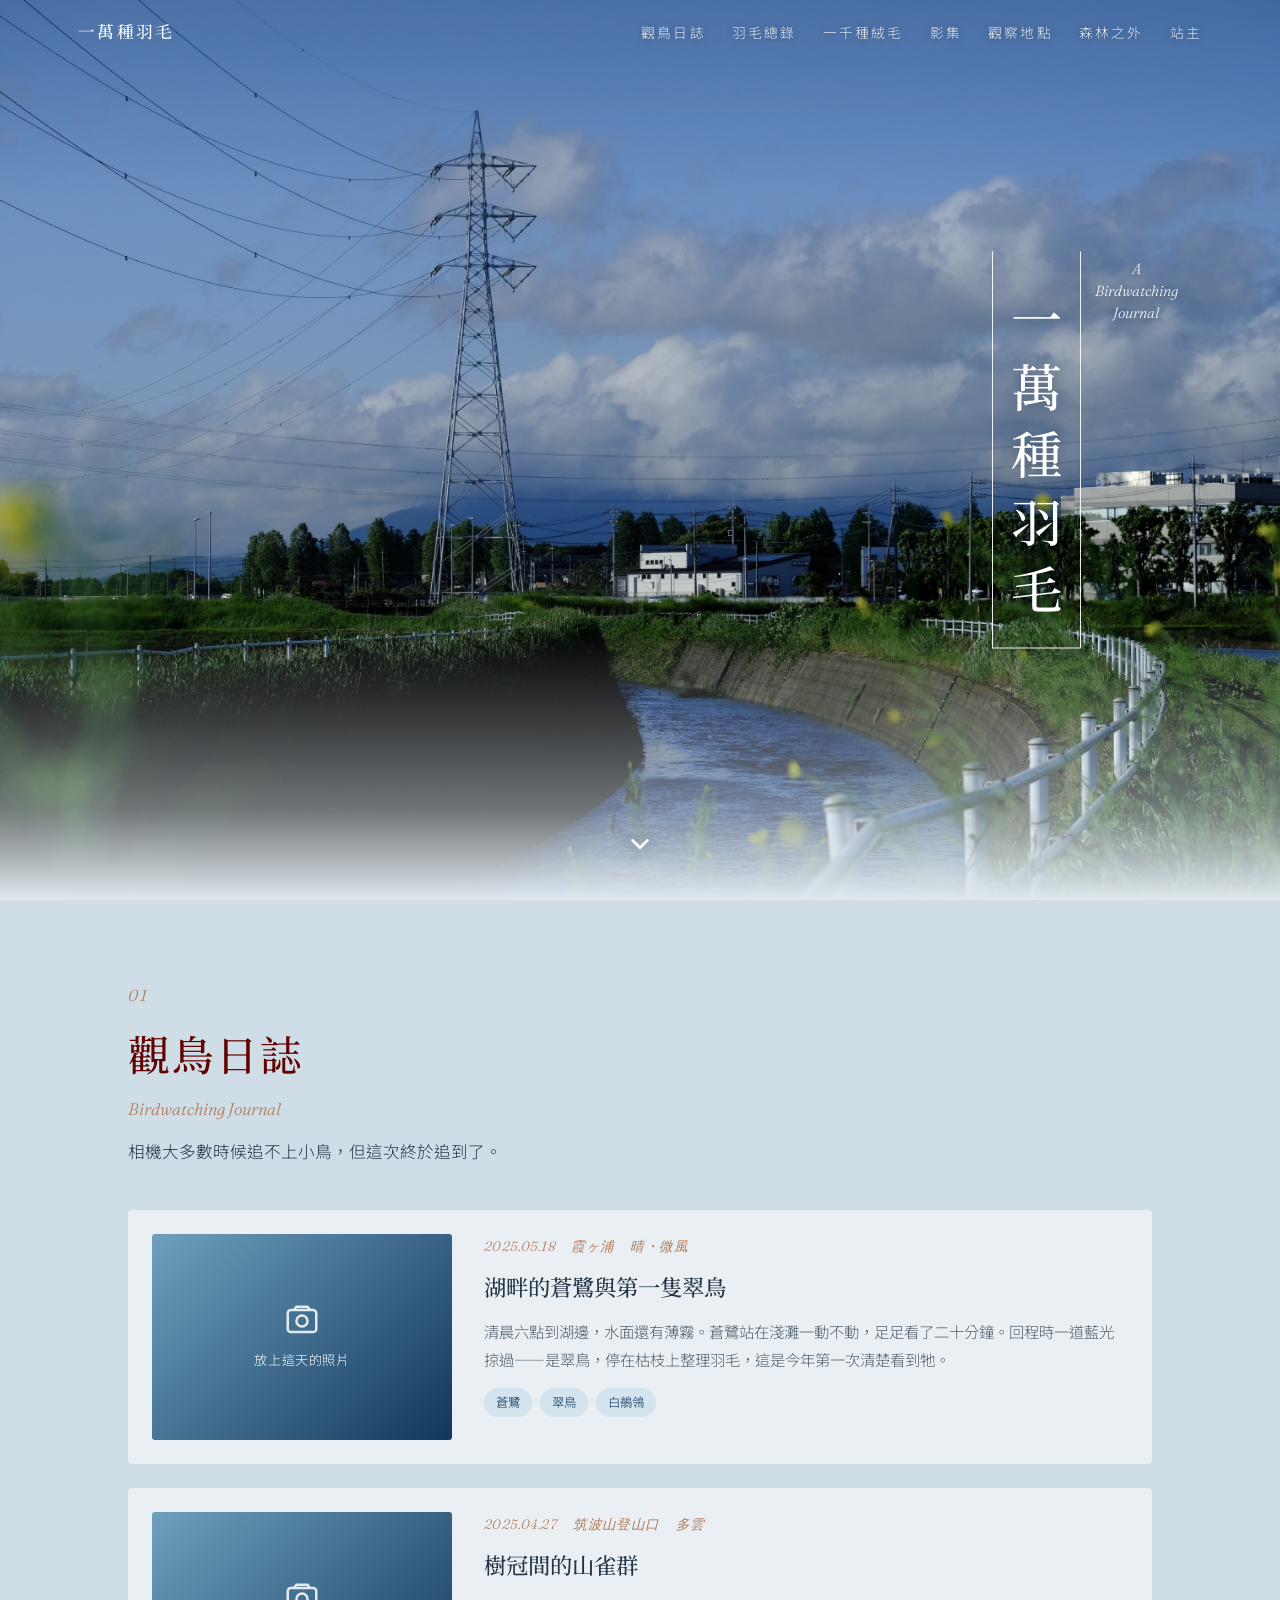
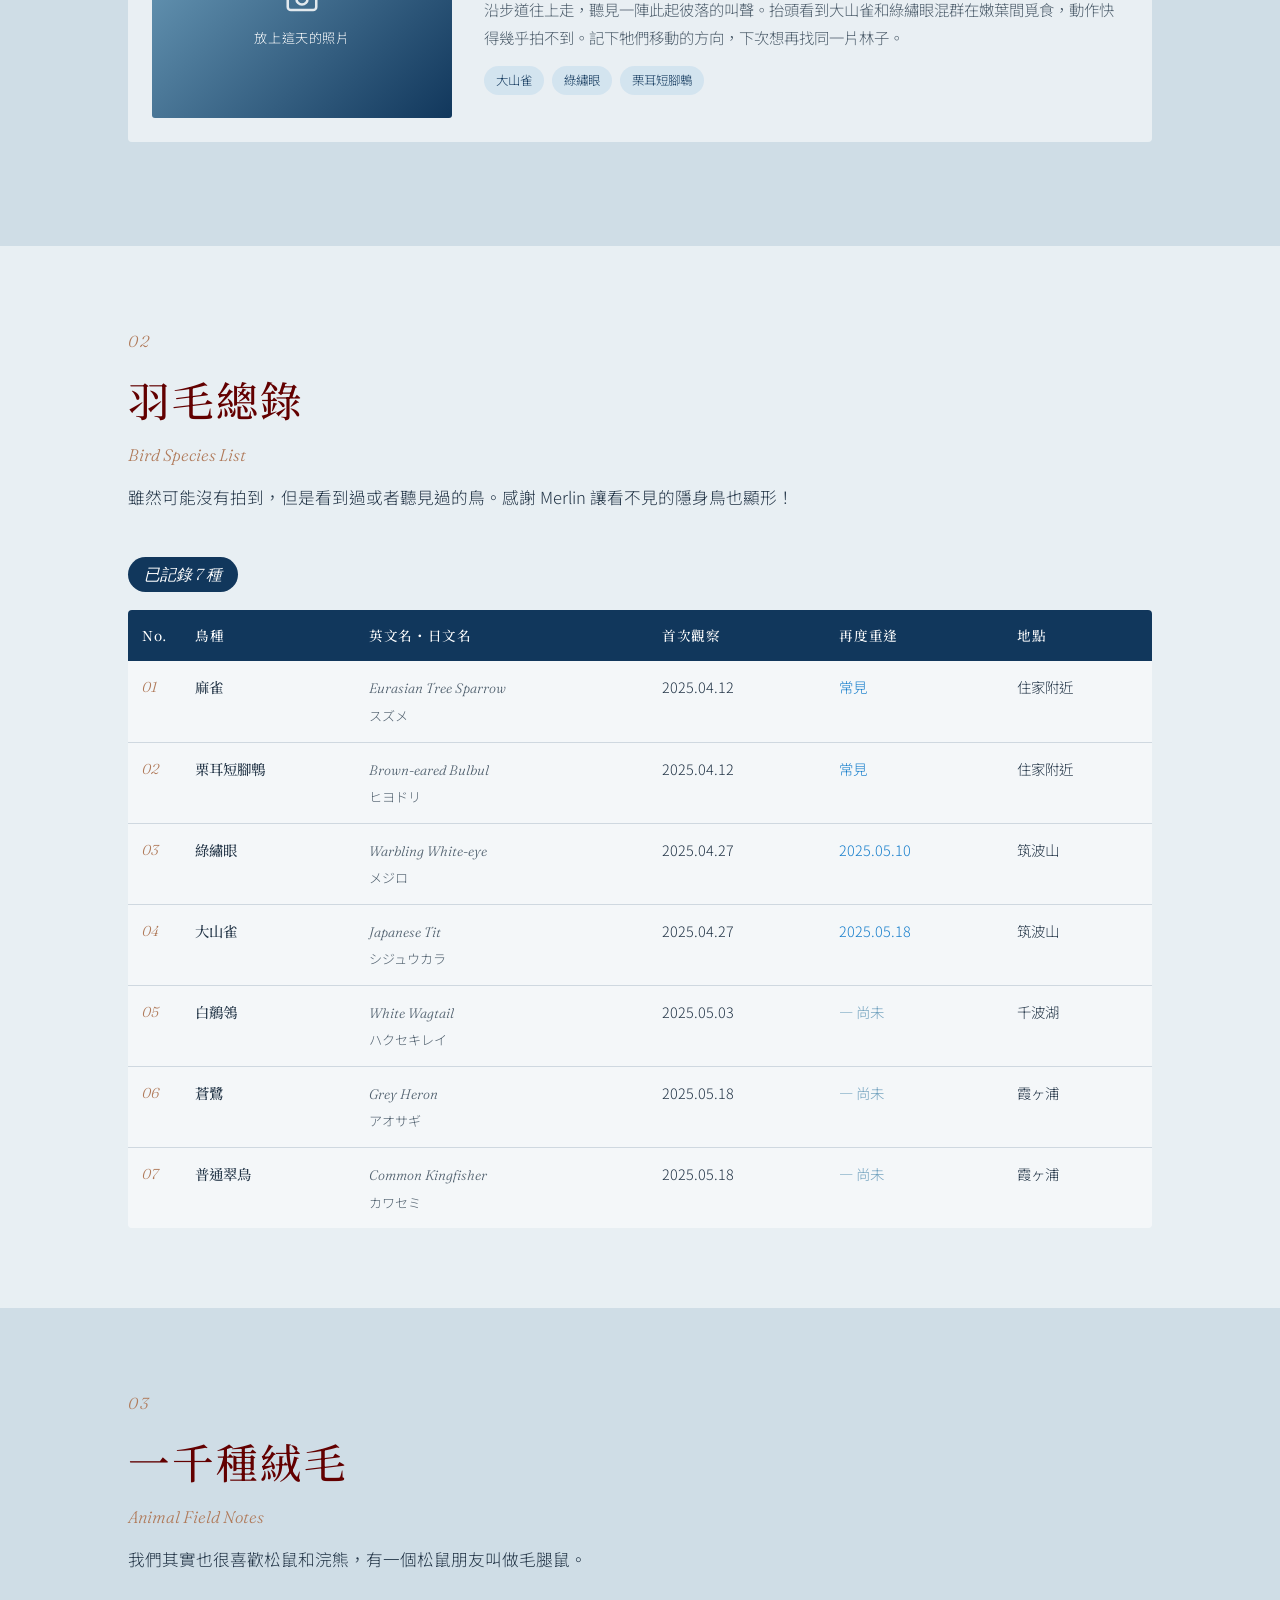
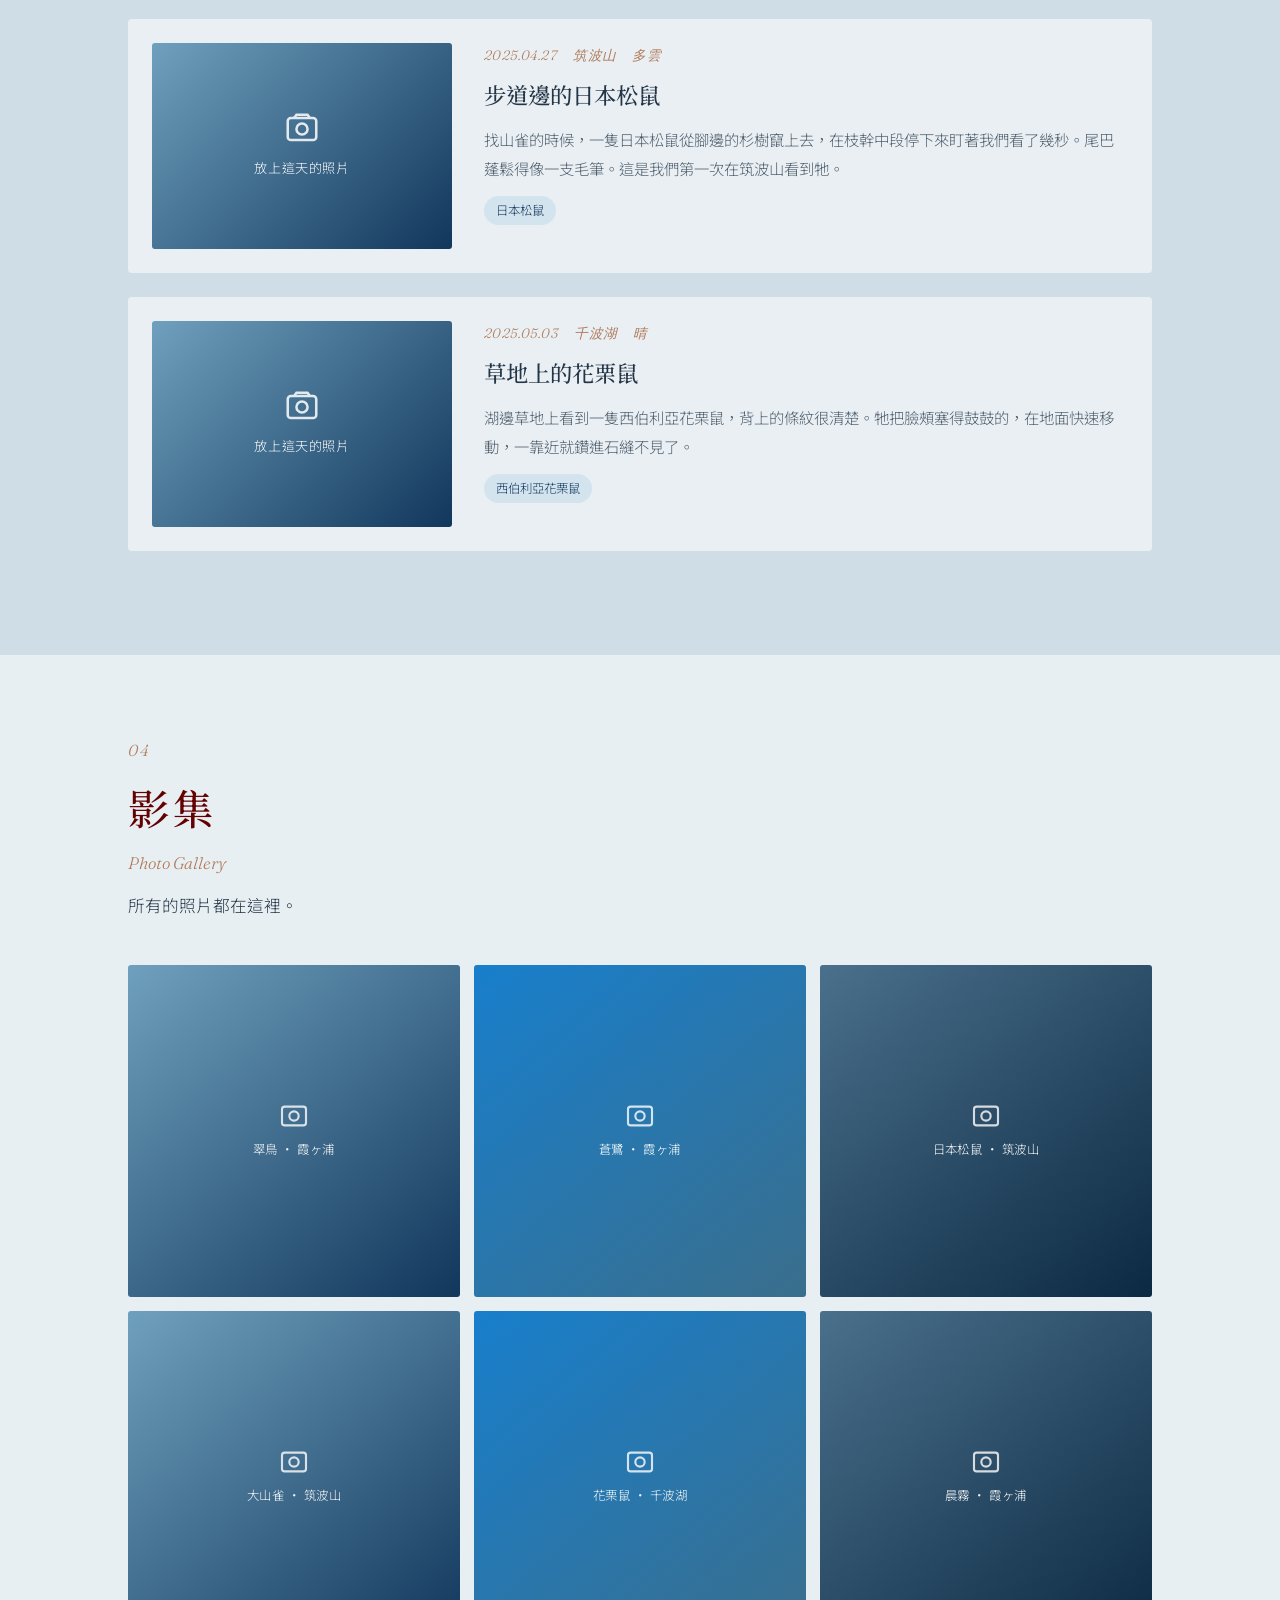
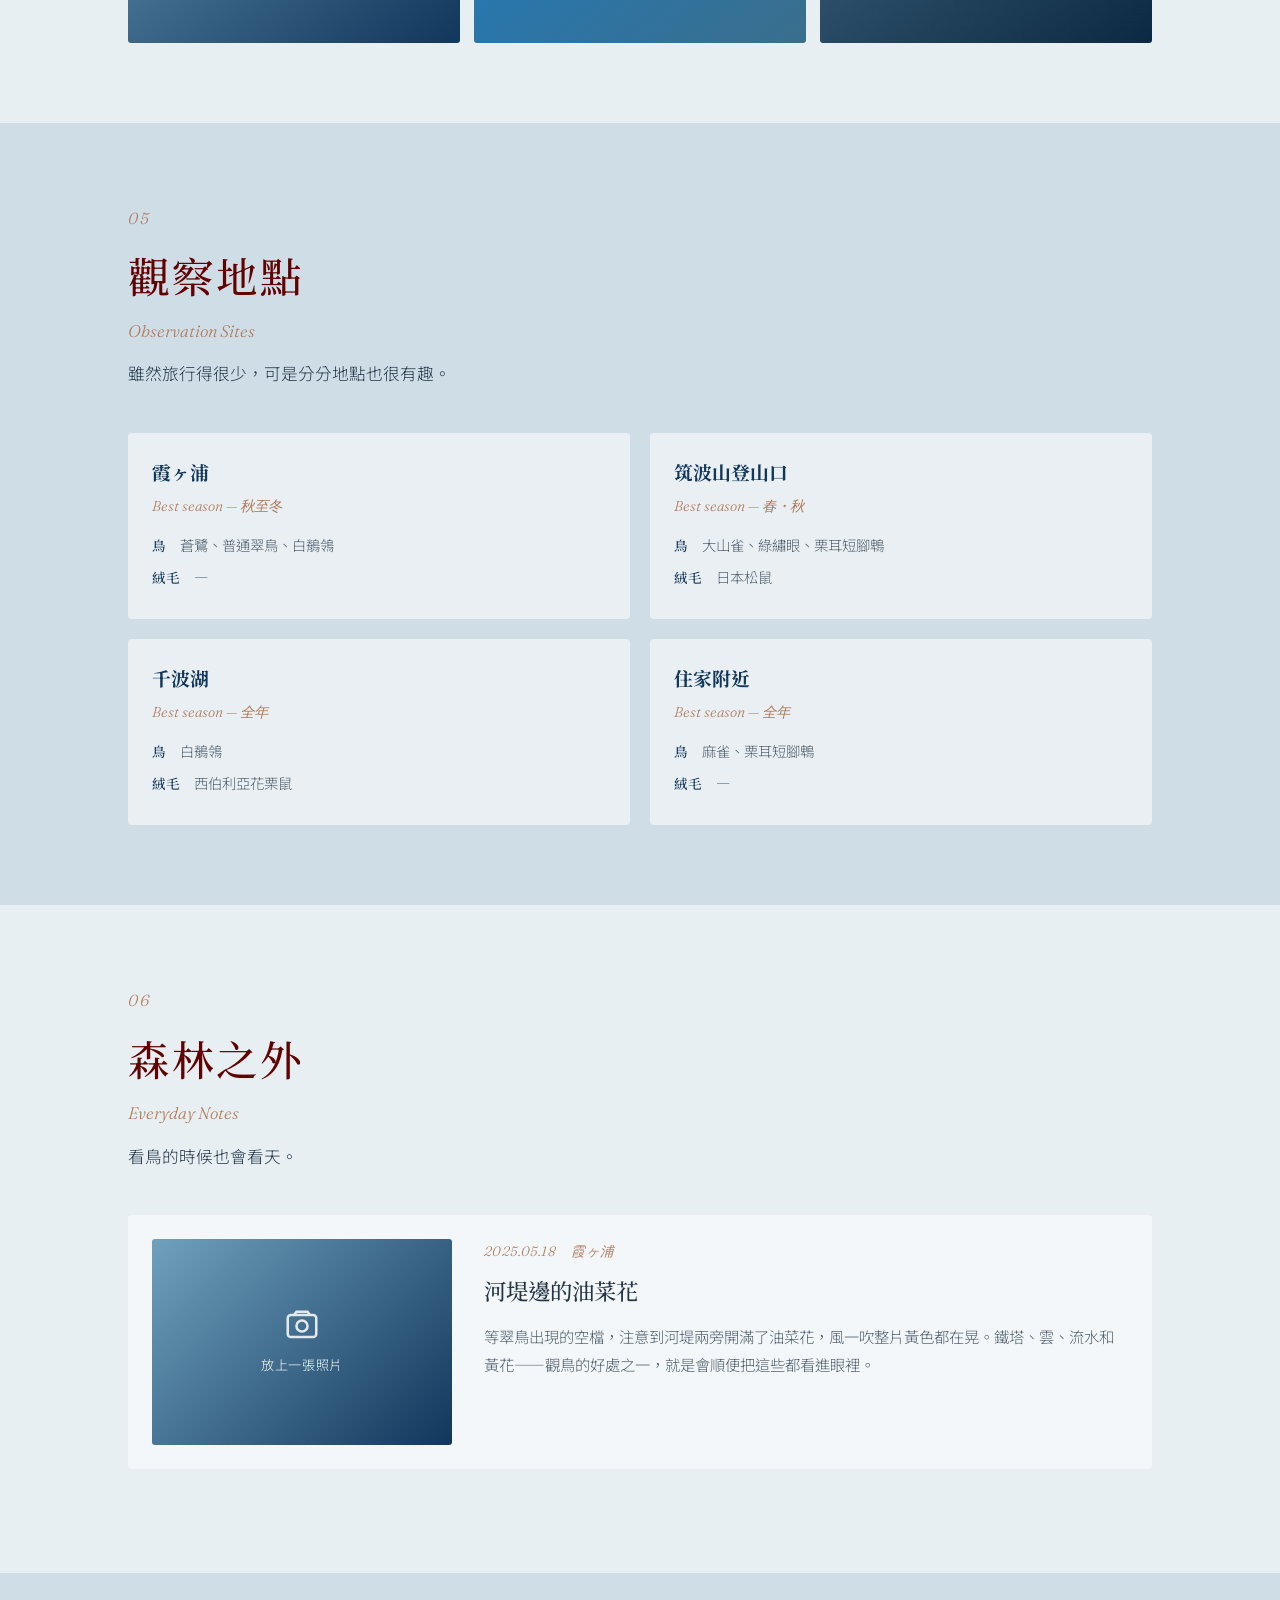
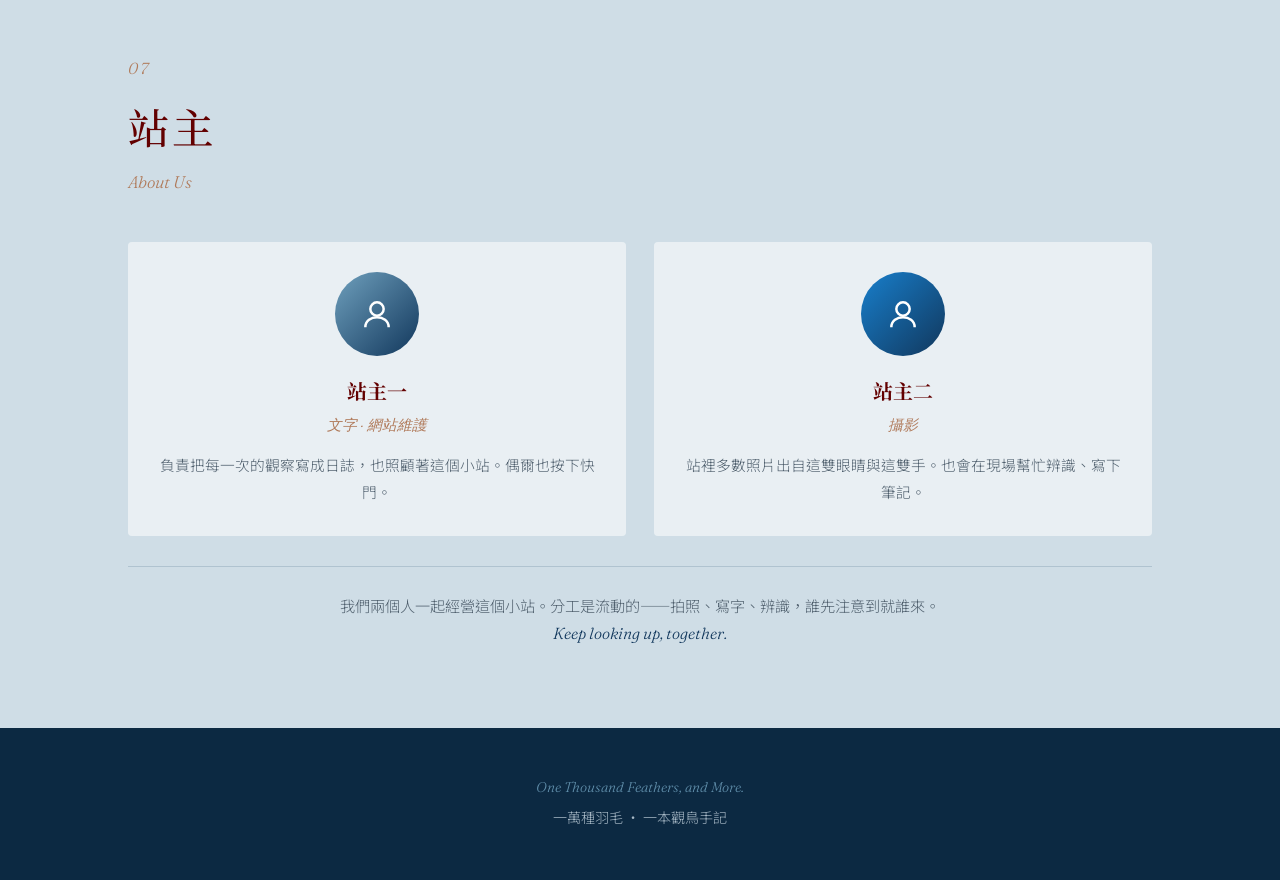
==== index.html @ 93ba4dcb "Add files via upload" ====
<!DOCTYPE html>
<html lang="zh-Hant">
<head>
<meta charset="UTF-8">
<meta name="viewport" content="width=device-width, initial-scale=1.0">
<!-- ▼ 網站標題：顯示在瀏覽器分頁上 -->
<title>一萬種羽毛 · 觀鳥手記</title>
<link rel="preconnect" href="https://fonts.googleapis.com">
<link rel="preconnect" href="https://fonts.gstatic.com" crossorigin>
<link href="https://fonts.googleapis.com/css2?family=Noto+Serif+TC:wght@300;400;500;600;700&family=Noto+Sans+TC:wght@200;300;400;500&family=Fraunces:ital,opsz,wght@0,9..144,400;0,9..144,500;1,9..144,400;1,9..144,500&display=swap" rel="stylesheet">
<style>
  /* ===================================================================
     「一萬種羽毛」觀鳥博客 — 藍色調版
     色系：深藍 #11375c / 霧藍 #6fa0bd / 鮮藍 #187fcc
     卡片：半透明白，疊在霧藍背景上
     暖色點綴：maroon 標題 #630000 / 暖棕英文 #b07a5a
     =================================================================== */
  :root{
    --navy:       #11375c;   /* 深藍 — 主結構色 */
    --navy-deep:  #0c2942;   /* 更深的藍 — 頁尾、導航 */
    --mist:       #6fa0bd;   /* 霧藍 — 輔助 */
    --bright:     #187fcc;   /* 鮮藍 — 強調、連結 */
    --bg:         #dfe8ee;   /* 頁面背景 — 淺霧藍灰 */
    --bg-soft:    #e8eff3;   /* 區塊交替用的更淺藍 */
    --bg-deep:    #cfdde6;   /* 區塊交替用的略深藍 */
    --card:       rgba(255,255,255,.55);  /* 半透明卡片 */
    --card-hi:    rgba(255,255,255,.78);  /* 卡片 hover */
    --ink:        #233547;   /* 主要文字 — 深藍灰 */
    --ink-soft:   #4f5f6d;   /* 次要文字 */
    --maroon:     #630000;   /* 每頁中文標題 */
    --warmbrown:  #b07a5a;   /* 英文小標題 — 暖棕點綴 */
    --hair:       rgba(17,55,92,.16);     /* 極細線 */
    --shadow:     rgba(17,55,92,.14);
  }
  *{box-sizing:border-box;margin:0;padding:0;}
  html{scroll-behavior:smooth;}
  body{
    font-family:"Noto Sans TC",-apple-system,sans-serif;
    font-weight:300;color:var(--ink);line-height:1.85;
    background:var(--bg);overflow-x:hidden;
  }
  h1,h2,h3,.serif{font-family:"Noto Serif TC",serif;}
  .latin{font-family:"Fraunces",serif;font-style:italic;}
  a{color:var(--bright);text-decoration:none;}
  .wrap{max-width:1080px;margin:0 auto;padding:0 28px;}

  /* ---------- 導覽列 ---------- */
  nav{
    position:fixed;top:0;left:0;right:0;z-index:60;
    transition:background .4s,box-shadow .4s;
  }
  nav.scrolled{
    background:rgba(12,41,66,.95);
    backdrop-filter:blur(8px);
    box-shadow:0 2px 18px rgba(12,41,66,.3);
  }
  .nav-inner{
    display:flex;align-items:center;justify-content:space-between;
    max-width:1180px;margin:0 auto;padding:16px 28px;
  }
  .brand{
    font-family:"Noto Serif TC",serif;font-weight:500;font-size:1.05rem;
    color:#fff;letter-spacing:.14em;display:flex;align-items:center;gap:10px;
    opacity:0;transition:opacity .4s;
  }
  nav.scrolled .brand{opacity:1;}
  .brand svg{width:24px;height:24px;}
  /* 菜單字體：纖細、字距開、靈動 */
  .nav-links{display:flex;gap:26px;list-style:none;}
  .nav-links a{
    color:#fff;font-size:.86rem;font-weight:200;letter-spacing:.16em;
    padding-bottom:4px;border-bottom:1px solid transparent;
    transition:.25s;text-shadow:0 1px 8px rgba(0,0,0,.4);
  }
  nav.scrolled .nav-links a{text-shadow:none;}
  .nav-links a:hover{border-color:var(--mist);color:var(--mist);}
  .menu-btn{
    display:none;background:none;border:none;cursor:pointer;
    font-size:1.6rem;color:#fff;text-shadow:0 1px 6px rgba(0,0,0,.5);
  }

  /* ---------- 滿屏封面 ---------- */
  header.cover{
    height:100vh;min-height:580px;position:relative;overflow:hidden;
  }
  .cover-img{
    position:absolute;inset:0;
    /* ▼▼▼ 換封面照片：把檔名換成你的圖片 ▼▼▼ */
    background-image:url('cover.jpg');
    /* contain 會完整顯示整張照片不裁切；cover 會鋪滿但裁切。
       這裡用 cover 鋪滿、並把焦點放中間，盡量保留河流與天空 */
    background-size:cover;background-position:center center;
  }
  /* 幾乎不壓暗 — 只在頂部與底部加極淡的藍，保留照片原本的藍天色調 */
  .cover-img::after{
    content:"";position:absolute;inset:0;
    background:
      linear-gradient(180deg,rgba(12,41,66,.22) 0%,rgba(12,41,66,0) 22%,
                      rgba(12,41,66,0) 70%,rgba(223,232,238,.5) 90%,var(--bg) 100%);
  }

  /* 封面標題：豎排，靠右側 */
  .cover-title{
    position:absolute;right:8%;top:50%;transform:translateY(-50%);
    z-index:3;display:flex;flex-direction:row;align-items:flex-start;gap:14px;
  }
  /* 半框：開口朝上 — 左、右、底三邊各一道細線，頂部開口 */
  .title-frame{
    border-left:1.5px solid rgba(255,255,255,.9);
    border-right:1.5px solid rgba(255,255,255,.9);
    border-bottom:1.5px solid rgba(255,255,255,.9);
    padding:32px 18px 26px;
  }
  /* 逐字堆疊的豎排標題 */
  .cover-title h1{
    display:flex;flex-direction:column;align-items:center;
    margin:0;font-weight:500;color:#fff;
  }
  .cover-title h1 span{
    display:block;
    font-size:clamp(2.2rem,4.4vw,3.2rem);
    line-height:1.32;letter-spacing:0;
    text-shadow:0 2px 16px rgba(12,41,66,.55);
  }
  /* 英文小標也逐字堆疊 */
  .cover-eyebrow{
    display:flex;flex-direction:column;align-items:center;
    margin:0;font-family:"Fraunces",serif;font-style:italic;
    color:#fff;opacity:.92;padding-top:6px;
  }
  .cover-eyebrow span{
    display:block;font-size:.92rem;line-height:1.5;
    text-shadow:0 2px 12px rgba(12,41,66,.6);
  }
  .scroll-cue{
    position:absolute;bottom:32px;left:50%;transform:translateX(-50%);
    z-index:3;cursor:pointer;animation:bob 2.4s ease-in-out infinite;
  }
  .scroll-cue svg{width:30px;height:30px;stroke:#fff;
    filter:drop-shadow(0 1px 8px rgba(12,41,66,.7));}
  @keyframes bob{0%,100%{transform:translateX(-50%) translateY(0);}
    50%{transform:translateX(-50%) translateY(9px);}}

  /* ---------- 區塊通用 ---------- */
  main{background:var(--bg);}
  section{padding:80px 0;}
  /* 區塊用交替的淺藍底做分隔，不靠框線 */
  section:nth-child(even){background:var(--bg-soft);}
  section:nth-child(odd){background:var(--bg-deep);}
  .sec-head{margin-bottom:44px;}
  .sec-num{
    font-family:"Fraunces",serif;font-style:italic;
    font-size:1rem;color:var(--warmbrown);letter-spacing:.14em;
  }
  .sec-head h2{
    font-size:clamp(1.9rem,3.8vw,2.6rem);font-weight:500;
    color:var(--maroon);margin-top:4px;letter-spacing:.05em;
  }
  .sec-head .en{
    font-family:"Fraunces",serif;font-style:italic;
    color:var(--warmbrown);font-size:1.05rem;margin-top:2px;
  }
  .sec-head .sub{color:var(--ink);font-size:1.04rem;margin-top:11px;}

  /* ---------- 日誌 ---------- */
  .entry{
    display:grid;grid-template-columns:300px 1fr;gap:32px;
    background:var(--card);border-radius:4px;
    padding:24px;margin-bottom:24px;
    transition:transform .3s,background .3s,box-shadow .3s;
  }
  .entry:hover{transform:translateY(-3px);background:var(--card-hi);
    box-shadow:0 14px 32px var(--shadow);}
  .entry .photo{
    border-radius:3px;min-height:206px;
    display:flex;align-items:center;justify-content:center;flex-direction:column;
    color:#fff;text-align:center;font-size:.82rem;letter-spacing:.05em;
    background:linear-gradient(135deg,var(--mist),var(--navy));
  }
  .entry .photo svg{width:38px;height:38px;opacity:.85;margin-bottom:8px;}
  .entry-meta{
    display:flex;gap:16px;flex-wrap:wrap;font-size:.85rem;color:var(--warmbrown);
    font-family:"Fraunces",serif;font-style:italic;
    letter-spacing:.03em;margin-bottom:6px;
  }
  .entry h3{font-size:1.4rem;font-weight:500;color:var(--ink);margin-bottom:10px;}
  .entry p{color:var(--ink-soft);font-size:.96rem;margin-bottom:14px;}
  .tags{display:flex;gap:8px;flex-wrap:wrap;}
  .tag{
    font-size:.78rem;background:rgba(24,127,204,.1);color:var(--navy);
    padding:3px 12px;border-radius:20px;
  }

  /* ---------- 清單表格 ---------- */
  .count-badge{
    display:inline-block;background:var(--navy);color:#fff;
    font-family:"Fraunces",serif;font-style:italic;
    padding:3px 16px;border-radius:20px;font-size:1rem;margin-bottom:18px;
  }
  .list-table{
    width:100%;border-collapse:collapse;
    background:var(--card);border-radius:4px;overflow:hidden;
  }
  .list-table th{
    text-align:left;font-family:"Noto Serif TC",serif;font-weight:500;
    font-size:.85rem;color:#fff;background:var(--navy);
    padding:13px 14px;letter-spacing:.05em;
  }
  .list-table td{
    padding:13px 14px;border-bottom:1px solid var(--hair);
    font-size:.9rem;vertical-align:top;
  }
  .list-table tr:last-child td{border-bottom:none;}
  .list-table tr:hover td{background:rgba(255,255,255,.4);}
  .sp-name{font-family:"Noto Serif TC",serif;font-weight:500;color:var(--ink);}
  .sp-alt{font-family:"Fraunces",serif;font-style:italic;
    color:var(--ink-soft);font-size:.86rem;}
  .sp-jp{color:var(--ink-soft);font-size:.82rem;}
  .sp-no{font-family:"Fraunces",serif;font-style:italic;color:var(--warmbrown);}
  .reunion{color:var(--bright);}
  .reunion.none{color:var(--mist);}

  /* ---------- 影集 ---------- */
  .gallery{display:grid;grid-template-columns:repeat(3,1fr);gap:14px;}
  .photo-frame{
    aspect-ratio:1/1;border-radius:3px;position:relative;overflow:hidden;
    display:flex;align-items:center;justify-content:center;flex-direction:column;
    color:#fff;text-align:center;font-size:.78rem;letter-spacing:.04em;
    transition:transform .3s;cursor:pointer;
  }
  .photo-frame:hover{transform:scale(1.03);}
  .photo-frame svg{width:32px;height:32px;opacity:.8;margin-bottom:6px;}
  .photo-frame:nth-child(3n+1){background:linear-gradient(140deg,var(--mist),var(--navy));}
  .photo-frame:nth-child(3n+2){background:linear-gradient(140deg,var(--bright),#3a6e8c);}
  .photo-frame:nth-child(3n+3){background:linear-gradient(140deg,#4a708c,var(--navy-deep));}

  /* ---------- 觀察地點 ---------- */
  .places{display:grid;grid-template-columns:repeat(2,1fr);gap:20px;}
  .place{
    background:var(--card);border-radius:4px;padding:22px 24px;
    transition:transform .3s,background .3s,box-shadow .3s;
  }
  .place:hover{transform:translateY(-3px);background:var(--card-hi);
    box-shadow:0 12px 26px var(--shadow);}
  .place h3{font-size:1.18rem;color:var(--navy);margin-bottom:3px;}
  .place .season{
    font-family:"Fraunces",serif;font-style:italic;
    color:var(--warmbrown);font-size:.9rem;margin-bottom:12px;
  }
  .place .seen{font-size:.9rem;color:var(--ink-soft);margin-bottom:6px;}
  .place .seen b{font-family:"Noto Serif TC",serif;font-weight:500;
    color:var(--navy);font-size:.85rem;}

  /* ---------- 站主 ---------- */
  .keepers{display:grid;grid-template-columns:1fr 1fr;gap:28px;margin-bottom:30px;}
  .keeper{
    background:var(--card);border-radius:4px;
    padding:30px 26px;text-align:center;
    transition:background .3s;
  }
  .keeper:hover{background:var(--card-hi);}
  .keeper .avatar{
    width:84px;height:84px;border-radius:50%;margin:0 auto 16px;
    display:flex;align-items:center;justify-content:center;
  }
  .keeper:nth-child(1) .avatar{background:linear-gradient(135deg,var(--mist),var(--navy));}
  .keeper:nth-child(2) .avatar{background:linear-gradient(135deg,var(--bright),var(--navy));}
  .keeper .avatar svg{width:40px;height:40px;stroke:#fff;}
  .keeper h3{font-size:1.25rem;color:var(--maroon);margin-bottom:3px;}
  .keeper .role{
    font-family:"Fraunces",serif;font-style:italic;
    color:var(--warmbrown);font-size:.92rem;margin-bottom:12px;
  }
  .keeper p{font-size:.92rem;color:var(--ink-soft);}
  /* 結語：純文字 + 一條細線，不再用深色橫幅 */
  .about-note{
    text-align:center;font-size:.95rem;color:var(--ink-soft);
    padding-top:24px;border-top:1px solid var(--hair);
  }
  .about-note .latin{color:var(--navy);font-size:1rem;}

  /* ---------- 頁尾 ---------- */
  footer{
    background:var(--navy-deep);color:#c5d4df;text-align:center;padding:46px 28px;
  }
  footer p{font-size:.88rem;opacity:.85;margin-bottom:4px;}
  footer .latin{color:var(--mist);}

  /* ---------- 載入動畫 ---------- */
  .reveal{opacity:0;transform:translateY(24px);
    transition:opacity .7s ease,transform .7s ease;}
  .reveal.show{opacity:1;transform:none;}

  /* ---------- 手機版 ---------- */
  @media(max-width:760px){
    .menu-btn{display:block;}
    .nav-links{
      position:absolute;top:100%;left:0;right:0;
      flex-direction:column;gap:0;
      background:rgba(12,41,66,.97);
      max-height:0;overflow:hidden;transition:max-height .35s;
    }
    .nav-links.open{max-height:440px;}
    .nav-links li{border-top:1px solid rgba(255,255,255,.1);}
    .nav-links a{display:block;padding:14px 28px;border:none;text-shadow:none;}
    .cover-title{right:9%;}
    .entry{grid-template-columns:1fr;}
    .entry .photo{min-height:170px;}
    .gallery{grid-template-columns:repeat(2,1fr);}
    .places{grid-template-columns:1fr;}
    .keepers{grid-template-columns:1fr;}
    .list-table{font-size:.82rem;}
    .list-table th,.list-table td{padding:9px 8px;}
  }
</style>
</head>
<body>

<!-- ===================== 導覽列 ===================== -->
<nav id="nav">
  <div class="nav-inner">
    <div class="brand">
      <span>一萬種羽毛</span>
    </div>
    <button class="menu-btn" id="menuBtn" aria-label="選單">☰</button>
    <ul class="nav-links" id="navLinks">
      <li><a href="#journal">觀鳥日誌</a></li>
      <li><a href="#birdlist">羽毛總錄</a></li>
      <li><a href="#furlog">一千種絨毛</a></li>
      <li><a href="#gallery">影集</a></li>
      <li><a href="#places">觀察地點</a></li>
      <li><a href="#beyond">森林之外</a></li>
      <li><a href="#about">站主</a></li>
    </ul>
  </div>
</nav>

<!-- ===================== 滿屏封面 ===================== -->
<header class="cover">
  <div class="cover-img"></div>

  <!-- 標題：豎排靠右，半框開口朝上 -->
  <div class="cover-title">
    <div class="title-frame">
      <h1><span>一</span><span>萬</span><span>種</span><span>羽</span><span>毛</span></h1>
    </div>
    <p class="cover-eyebrow">
      <span>A</span><span>Birdwatching</span><span>Journal</span>
    </p>
  </div>

  <div class="scroll-cue" id="scrollCue">
    <svg viewBox="0 0 24 24" fill="none" stroke-width="2" stroke-linecap="round" stroke-linejoin="round"><path d="M6 9l6 6 6-6"/></svg>
  </div>
</header>

<main>

<!-- ===================== 01 觀鳥日誌 ===================== -->
<section id="journal">
  <div class="wrap reveal">
    <div class="sec-head">
      <span class="sec-num">01</span>
      <h2>觀鳥日誌</h2>
      <p class="en">Birdwatching Journal</p>
      <p class="sub">相機大多數時候追不上小鳥，但這次終於追到了。</p>
    </div>

    <!-- ▼▼▼ 一篇日誌模板：複製整個 <article>…</article> 即可新增 ▼▼▼ -->
    <article class="entry">
      <div class="photo">
        <svg viewBox="0 0 24 24" fill="none" stroke="currentColor" stroke-width="1.6"><rect x="3" y="5" width="18" height="14" rx="2"/><circle cx="12" cy="12" r="3.5"/><path d="M7 5l1.5-2h7L17 5"/></svg>
        放上這天的照片
      </div>
      <div>
        <div class="entry-meta">
          <span>2025.05.18</span><span>霞ヶ浦</span><span>晴・微風</span>
        </div>
        <h3>湖畔的蒼鷺與第一隻翠鳥</h3>
        <p>清晨六點到湖邊，水面還有薄霧。蒼鷺站在淺灘一動不動，足足看了二十分鐘。回程時一道藍光掠過——是翠鳥，停在枯枝上整理羽毛，這是今年第一次清楚看到牠。</p>
        <div class="tags">
          <span class="tag">蒼鷺</span><span class="tag">翠鳥</span><span class="tag">白鶺鴒</span>
        </div>
      </div>
    </article>
    <!-- ▲▲▲ 模板結束 ▲▲▲ -->

    <article class="entry">
      <div class="photo">
        <svg viewBox="0 0 24 24" fill="none" stroke="currentColor" stroke-width="1.6"><rect x="3" y="5" width="18" height="14" rx="2"/><circle cx="12" cy="12" r="3.5"/><path d="M7 5l1.5-2h7L17 5"/></svg>
        放上這天的照片
      </div>
      <div>
        <div class="entry-meta">
          <span>2025.04.27</span><span>筑波山登山口</span><span>多雲</span>
        </div>
        <h3>樹冠間的山雀群</h3>
        <p>沿步道往上走，聽見一陣此起彼落的叫聲。抬頭看到大山雀和綠繡眼混群在嫩葉間覓食，動作快得幾乎拍不到。記下牠們移動的方向，下次想再找同一片林子。</p>
        <div class="tags">
          <span class="tag">大山雀</span><span class="tag">綠繡眼</span><span class="tag">栗耳短腳鵯</span>
        </div>
      </div>
    </article>
  </div>
</section>

<!-- ===================== 02 羽毛總錄 ===================== -->
<section id="birdlist">
  <div class="wrap reveal">
    <div class="sec-head">
      <span class="sec-num">02</span>
      <h2>羽毛總錄</h2>
      <p class="en">Bird Species List</p>
      <p class="sub">雖然可能沒有拍到，但是看到過或者聽見過的鳥。感謝 Merlin 讓看不見的隱身鳥也顯形！</p>
    </div>
    <span class="count-badge">已記錄 7 種</span>
    <table class="list-table">
      <thead>
        <tr>
          <th style="width:42px;">No.</th>
          <th>鳥種</th>
          <th>英文名・日文名</th>
          <th>首次觀察</th>
          <th>再度重逢</th>
          <th>地點</th>
        </tr>
      </thead>
      <tbody>
        <!-- ▼ 複製一整列 <tr>…</tr> 即可新增一種鳥 -->
        <tr>
          <td class="sp-no">01</td>
          <td class="sp-name">麻雀</td>
          <td><span class="sp-alt">Eurasian Tree Sparrow</span><br><span class="sp-jp">スズメ</span></td>
          <td>2025.04.12</td>
          <td class="reunion">常見</td>
          <td>住家附近</td>
        </tr>
        <tr>
          <td class="sp-no">02</td>
          <td class="sp-name">栗耳短腳鵯</td>
          <td><span class="sp-alt">Brown-eared Bulbul</span><br><span class="sp-jp">ヒヨドリ</span></td>
          <td>2025.04.12</td>
          <td class="reunion">常見</td>
          <td>住家附近</td>
        </tr>
        <tr>
          <td class="sp-no">03</td>
          <td class="sp-name">綠繡眼</td>
          <td><span class="sp-alt">Warbling White-eye</span><br><span class="sp-jp">メジロ</span></td>
          <td>2025.04.27</td>
          <td class="reunion">2025.05.10</td>
          <td>筑波山</td>
        </tr>
        <tr>
          <td class="sp-no">04</td>
          <td class="sp-name">大山雀</td>
          <td><span class="sp-alt">Japanese Tit</span><br><span class="sp-jp">シジュウカラ</span></td>
          <td>2025.04.27</td>
          <td class="reunion">2025.05.18</td>
          <td>筑波山</td>
        </tr>
        <tr>
          <td class="sp-no">05</td>
          <td class="sp-name">白鶺鴒</td>
          <td><span class="sp-alt">White Wagtail</span><br><span class="sp-jp">ハクセキレイ</span></td>
          <td>2025.05.03</td>
          <td class="reunion none">— 尚未</td>
          <td>千波湖</td>
        </tr>
        <tr>
          <td class="sp-no">06</td>
          <td class="sp-name">蒼鷺</td>
          <td><span class="sp-alt">Grey Heron</span><br><span class="sp-jp">アオサギ</span></td>
          <td>2025.05.18</td>
          <td class="reunion none">— 尚未</td>
          <td>霞ヶ浦</td>
        </tr>
        <tr>
          <td class="sp-no">07</td>
          <td class="sp-name">普通翠鳥</td>
          <td><span class="sp-alt">Common Kingfisher</span><br><span class="sp-jp">カワセミ</span></td>
          <td>2025.05.18</td>
          <td class="reunion none">— 尚未</td>
          <td>霞ヶ浦</td>
        </tr>
      </tbody>
    </table>
  </div>
</section>

<!-- ===================== 03 一千種絨毛 ===================== -->
<section id="furlog">
  <div class="wrap reveal">
    <div class="sec-head">
      <span class="sec-num">03</span>
      <h2>一千種絨毛</h2>
      <p class="en">Animal Field Notes</p>
      <p class="sub">我們其實也很喜歡松鼠和浣熊，有一個松鼠朋友叫做毛腿鼠。</p>
    </div>

    <article class="entry">
      <div class="photo">
        <svg viewBox="0 0 24 24" fill="none" stroke="currentColor" stroke-width="1.6"><rect x="3" y="5" width="18" height="14" rx="2"/><circle cx="12" cy="12" r="3.5"/><path d="M7 5l1.5-2h7L17 5"/></svg>
        放上這天的照片
      </div>
      <div>
        <div class="entry-meta">
          <span>2025.04.27</span><span>筑波山</span><span>多雲</span>
        </div>
        <h3>步道邊的日本松鼠</h3>
        <p>找山雀的時候，一隻日本松鼠從腳邊的杉樹竄上去，在枝幹中段停下來盯著我們看了幾秒。尾巴蓬鬆得像一支毛筆。這是我們第一次在筑波山看到牠。</p>
        <div class="tags">
          <span class="tag">日本松鼠</span>
        </div>
      </div>
    </article>

    <article class="entry">
      <div class="photo">
        <svg viewBox="0 0 24 24" fill="none" stroke="currentColor" stroke-width="1.6"><rect x="3" y="5" width="18" height="14" rx="2"/><circle cx="12" cy="12" r="3.5"/><path d="M7 5l1.5-2h7L17 5"/></svg>
        放上這天的照片
      </div>
      <div>
        <div class="entry-meta">
          <span>2025.05.03</span><span>千波湖</span><span>晴</span>
        </div>
        <h3>草地上的花栗鼠</h3>
        <p>湖邊草地上看到一隻西伯利亞花栗鼠，背上的條紋很清楚。牠把臉頰塞得鼓鼓的，在地面快速移動，一靠近就鑽進石縫不見了。</p>
        <div class="tags">
          <span class="tag">西伯利亞花栗鼠</span>
        </div>
      </div>
    </article>
  </div>
</section>

<!-- ===================== 04 影集 ===================== -->
<section id="gallery">
  <div class="wrap reveal">
    <div class="sec-head">
      <span class="sec-num">04</span>
      <h2>影集</h2>
      <p class="en">Photo Gallery</p>
      <p class="sub">所有的照片都在這裡。</p>
    </div>
    <div class="gallery">
      <!-- ▼ 每個 <div class="photo-frame"> 是一張照片，複製即可新增 -->
      <div class="photo-frame"><svg viewBox="0 0 24 24" fill="none" stroke="currentColor" stroke-width="1.6"><rect x="3" y="5" width="18" height="14" rx="2"/><circle cx="12" cy="12" r="3.5"/></svg>翠鳥 · 霞ヶ浦</div>
      <div class="photo-frame"><svg viewBox="0 0 24 24" fill="none" stroke="currentColor" stroke-width="1.6"><rect x="3" y="5" width="18" height="14" rx="2"/><circle cx="12" cy="12" r="3.5"/></svg>蒼鷺 · 霞ヶ浦</div>
      <div class="photo-frame"><svg viewBox="0 0 24 24" fill="none" stroke="currentColor" stroke-width="1.6"><rect x="3" y="5" width="18" height="14" rx="2"/><circle cx="12" cy="12" r="3.5"/></svg>日本松鼠 · 筑波山</div>
      <div class="photo-frame"><svg viewBox="0 0 24 24" fill="none" stroke="currentColor" stroke-width="1.6"><rect x="3" y="5" width="18" height="14" rx="2"/><circle cx="12" cy="12" r="3.5"/></svg>大山雀 · 筑波山</div>
      <div class="photo-frame"><svg viewBox="0 0 24 24" fill="none" stroke="currentColor" stroke-width="1.6"><rect x="3" y="5" width="18" height="14" rx="2"/><circle cx="12" cy="12" r="3.5"/></svg>花栗鼠 · 千波湖</div>
      <div class="photo-frame"><svg viewBox="0 0 24 24" fill="none" stroke="currentColor" stroke-width="1.6"><rect x="3" y="5" width="18" height="14" rx="2"/><circle cx="12" cy="12" r="3.5"/></svg>晨霧 · 霞ヶ浦</div>
    </div>
  </div>
</section>

<!-- ===================== 觀察地點 ===================== -->
<section id="places">
  <div class="wrap reveal">
    <div class="sec-head">
      <span class="sec-num">05</span>
      <h2>觀察地點</h2>
      <p class="en">Observation Sites</p>
      <p class="sub">雖然旅行得很少，可是分分地點也很有趣。</p>
    </div>
    <div class="places">
      <!-- ▼ 複製一整個 <div class="place">…</div> 即可新增地點 -->
      <div class="place">
        <h3>霞ヶ浦</h3>
        <p class="season">Best season — 秋至冬</p>
        <p class="seen"><b>鳥</b>　蒼鷺、普通翠鳥、白鶺鴒</p>
        <p class="seen"><b>絨毛</b>　—</p>
      </div>
      <div class="place">
        <h3>筑波山登山口</h3>
        <p class="season">Best season — 春・秋</p>
        <p class="seen"><b>鳥</b>　大山雀、綠繡眼、栗耳短腳鵯</p>
        <p class="seen"><b>絨毛</b>　日本松鼠</p>
      </div>
      <div class="place">
        <h3>千波湖</h3>
        <p class="season">Best season — 全年</p>
        <p class="seen"><b>鳥</b>　白鶺鴒</p>
        <p class="seen"><b>絨毛</b>　西伯利亞花栗鼠</p>
      </div>
      <div class="place">
        <h3>住家附近</h3>
        <p class="season">Best season — 全年</p>
        <p class="seen"><b>鳥</b>　麻雀、栗耳短腳鵯</p>
        <p class="seen"><b>絨毛</b>　—</p>
      </div>
    </div>
  </div>
</section>

<!-- ===================== 05 森林之外 ===================== -->
<section id="beyond">
  <div class="wrap reveal">
    <div class="sec-head">
      <span class="sec-num">06</span>
      <h2>森林之外</h2>
      <p class="en">Everyday Notes</p>
      <p class="sub">看鳥的時候也會看天。</p>
    </div>

    <article class="entry">
      <div class="photo">
        <svg viewBox="0 0 24 24" fill="none" stroke="currentColor" stroke-width="1.6"><rect x="3" y="5" width="18" height="14" rx="2"/><circle cx="12" cy="12" r="3.5"/><path d="M7 5l1.5-2h7L17 5"/></svg>
        放上一張照片
      </div>
      <div>
        <div class="entry-meta">
          <span>2025.05.18</span><span>霞ヶ浦</span>
        </div>
        <h3>河堤邊的油菜花</h3>
        <p>等翠鳥出現的空檔，注意到河堤兩旁開滿了油菜花，風一吹整片黃色都在晃。鐵塔、雲、流水和黃花——觀鳥的好處之一，就是會順便把這些都看進眼裡。</p>
      </div>
    </article>
  </div>
</section>

<!-- ===================== 06 站主 ===================== -->
<section id="about">
  <div class="wrap reveal">
    <div class="sec-head">
      <span class="sec-num">07</span>
      <h2>站主</h2>
      <p class="en">About Us</p>
    </div>
    <div class="keepers">
      <!-- ▼ 站主一：改成你的介紹 -->
      <div class="keeper">
        <div class="avatar">
          <svg viewBox="0 0 24 24" fill="none" stroke-width="1.5"><circle cx="12" cy="9" r="4"/><path d="M5 20c0-4 3.5-6 7-6s7 2 7 6"/></svg>
        </div>
        <h3>站主一</h3>
        <p class="role">文字 · 網站維護</p>
        <p>負責把每一次的觀察寫成日誌，也照顧著這個小站。偶爾也按下快門。</p>
      </div>
      <!-- ▼ 站主二：改成另一位的介紹 -->
      <div class="keeper">
        <div class="avatar">
          <svg viewBox="0 0 24 24" fill="none" stroke-width="1.5"><circle cx="12" cy="9" r="4"/><path d="M5 20c0-4 3.5-6 7-6s7 2 7 6"/></svg>
        </div>
        <h3>站主二</h3>
        <p class="role">攝影</p>
        <p>站裡多數照片出自這雙眼睛與這雙手。也會在現場幫忙辨識、寫下筆記。</p>
      </div>
    </div>
    <div class="about-note">
      <p>我們兩個人一起經營這個小站。分工是流動的——拍照、寫字、辨識，誰先注意到就誰來。</p>
      <p class="latin">Keep looking up, together.</p>
    </div>
  </div>
</section>

</main>

<!-- ===================== 頁尾 ===================== -->
<footer>
  <p class="latin">One Thousand Feathers, and More.</p>
  <p>一萬種羽毛 · 一本觀鳥手記</p>
</footer>

<script>
  /* 導覽列：捲動後變深藍底 */
  const nav = document.getElementById('nav');
  const onScroll = () => {
    if (window.scrollY > window.innerHeight - 90) nav.classList.add('scrolled');
    else nav.classList.remove('scrolled');
  };
  window.addEventListener('scroll', onScroll);
  onScroll();

  /* 手機選單開合 */
  const btn = document.getElementById('menuBtn');
  const links = document.getElementById('navLinks');
  btn.addEventListener('click', () => links.classList.toggle('open'));
  links.querySelectorAll('a').forEach(a =>
    a.addEventListener('click', () => links.classList.remove('open')));

  /* 封面箭頭：點一下捲到第一個區塊 */
  document.getElementById('scrollCue').addEventListener('click', () => {
    document.getElementById('journal').scrollIntoView({ behavior: 'smooth' });
  });

  /* 捲動時淡入 */
  const io = new IntersectionObserver(entries => {
    entries.forEach(e => { if (e.isIntersecting) e.target.classList.add('show'); });
  }, { threshold: 0.12 });
  document.querySelectorAll('.reveal').forEach(el => io.observe(el));
</script>

</body>
</html>
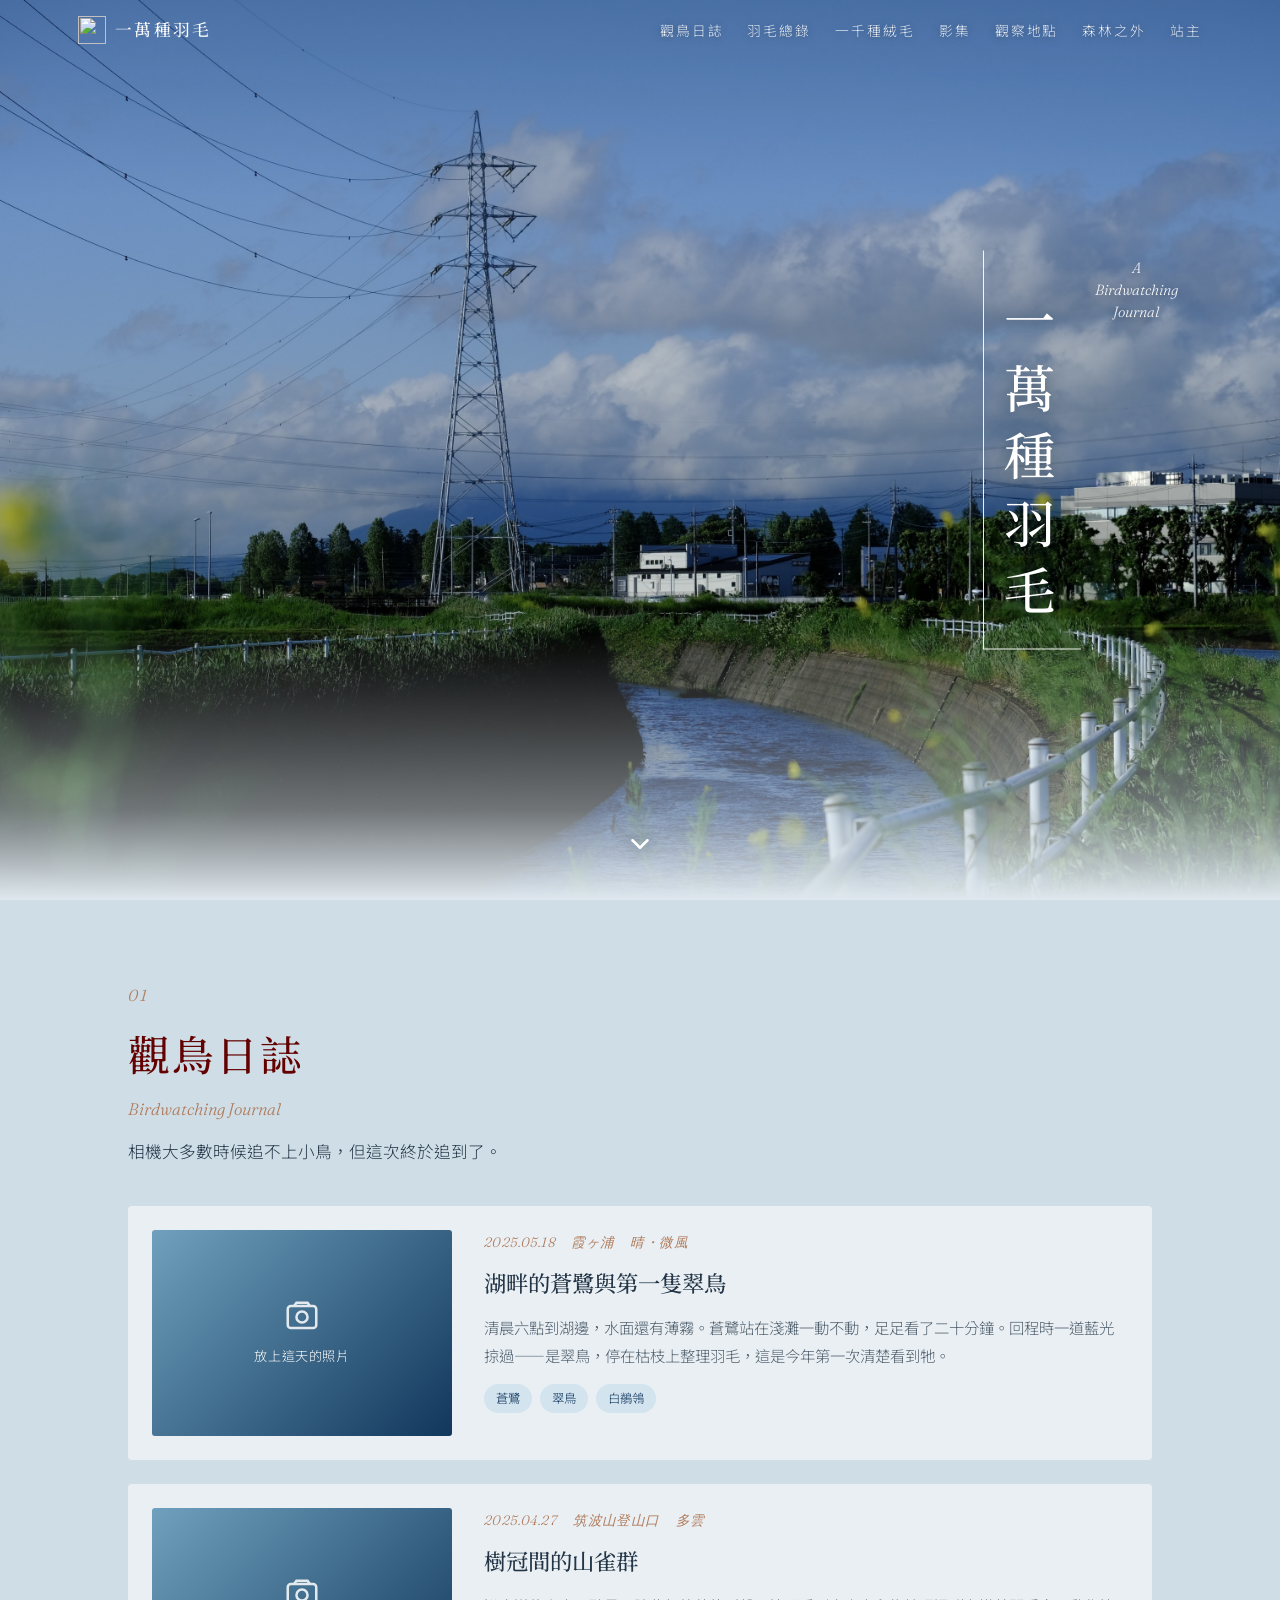
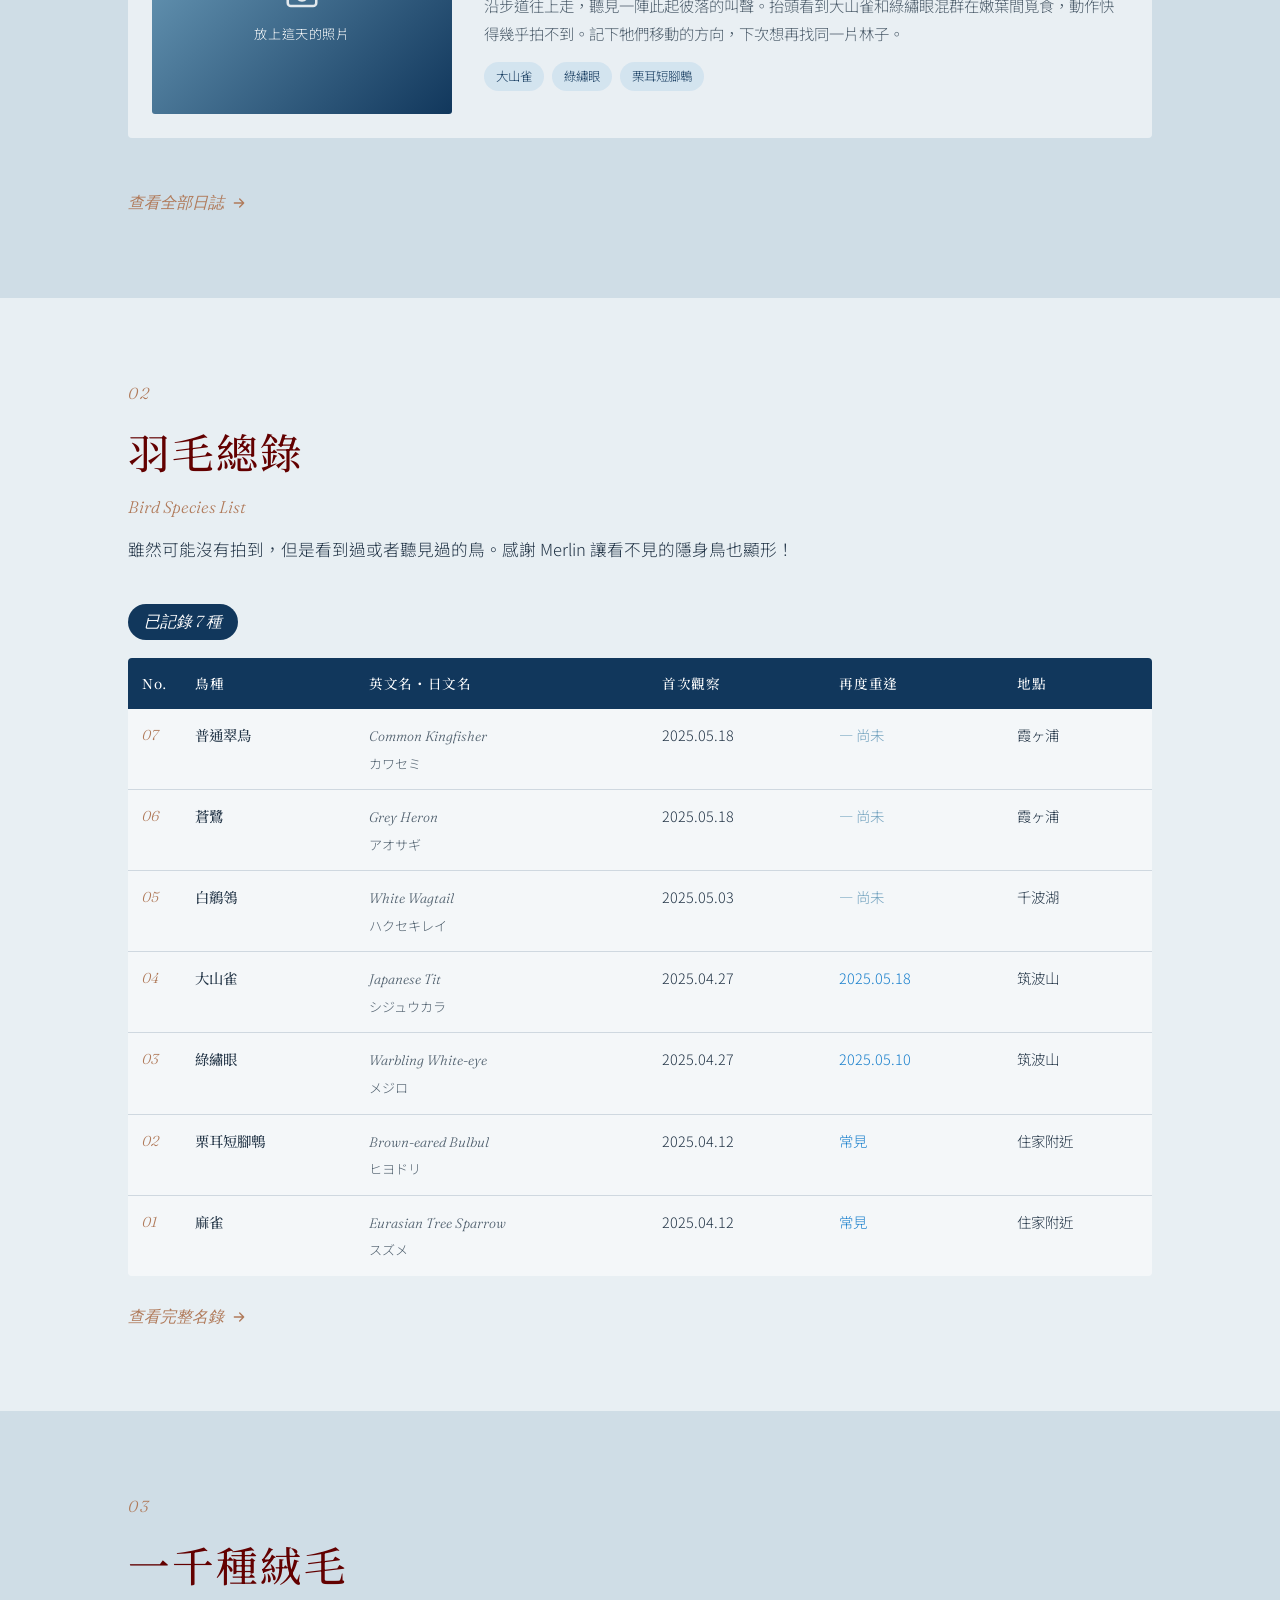
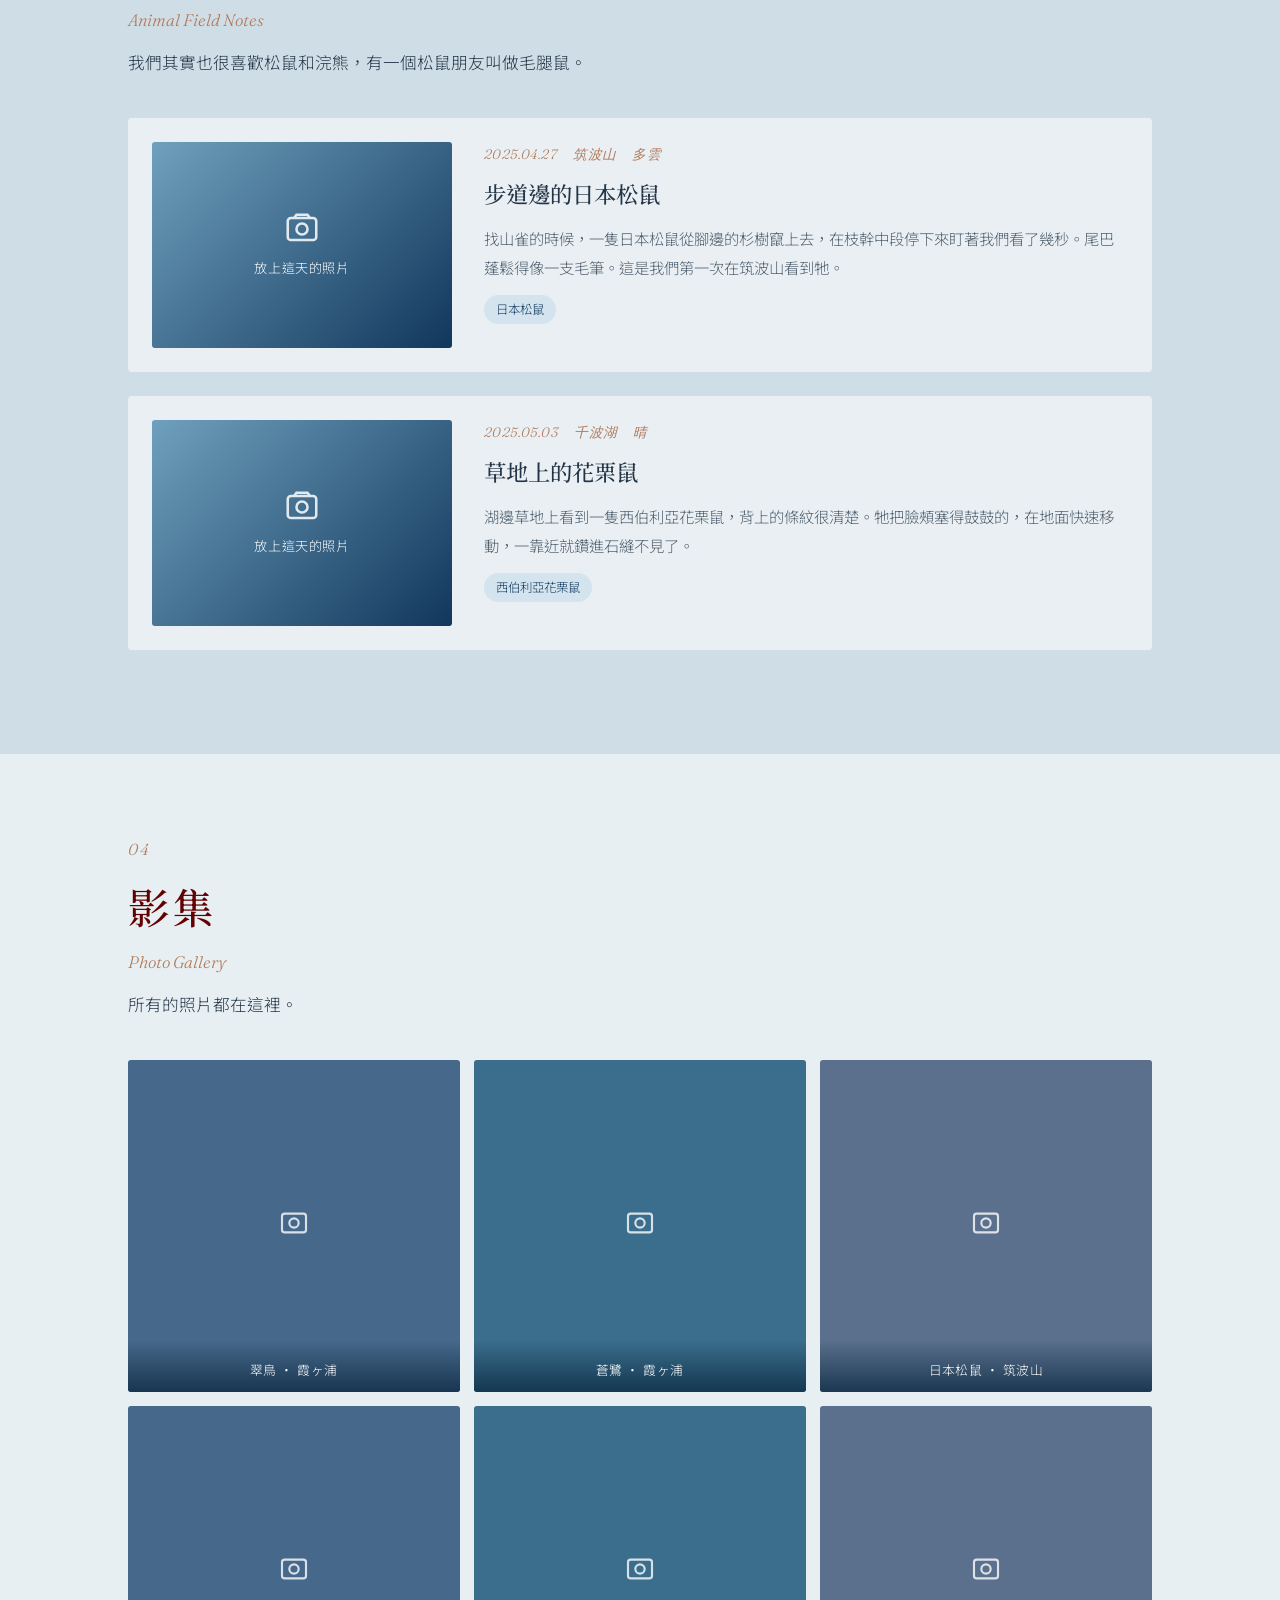
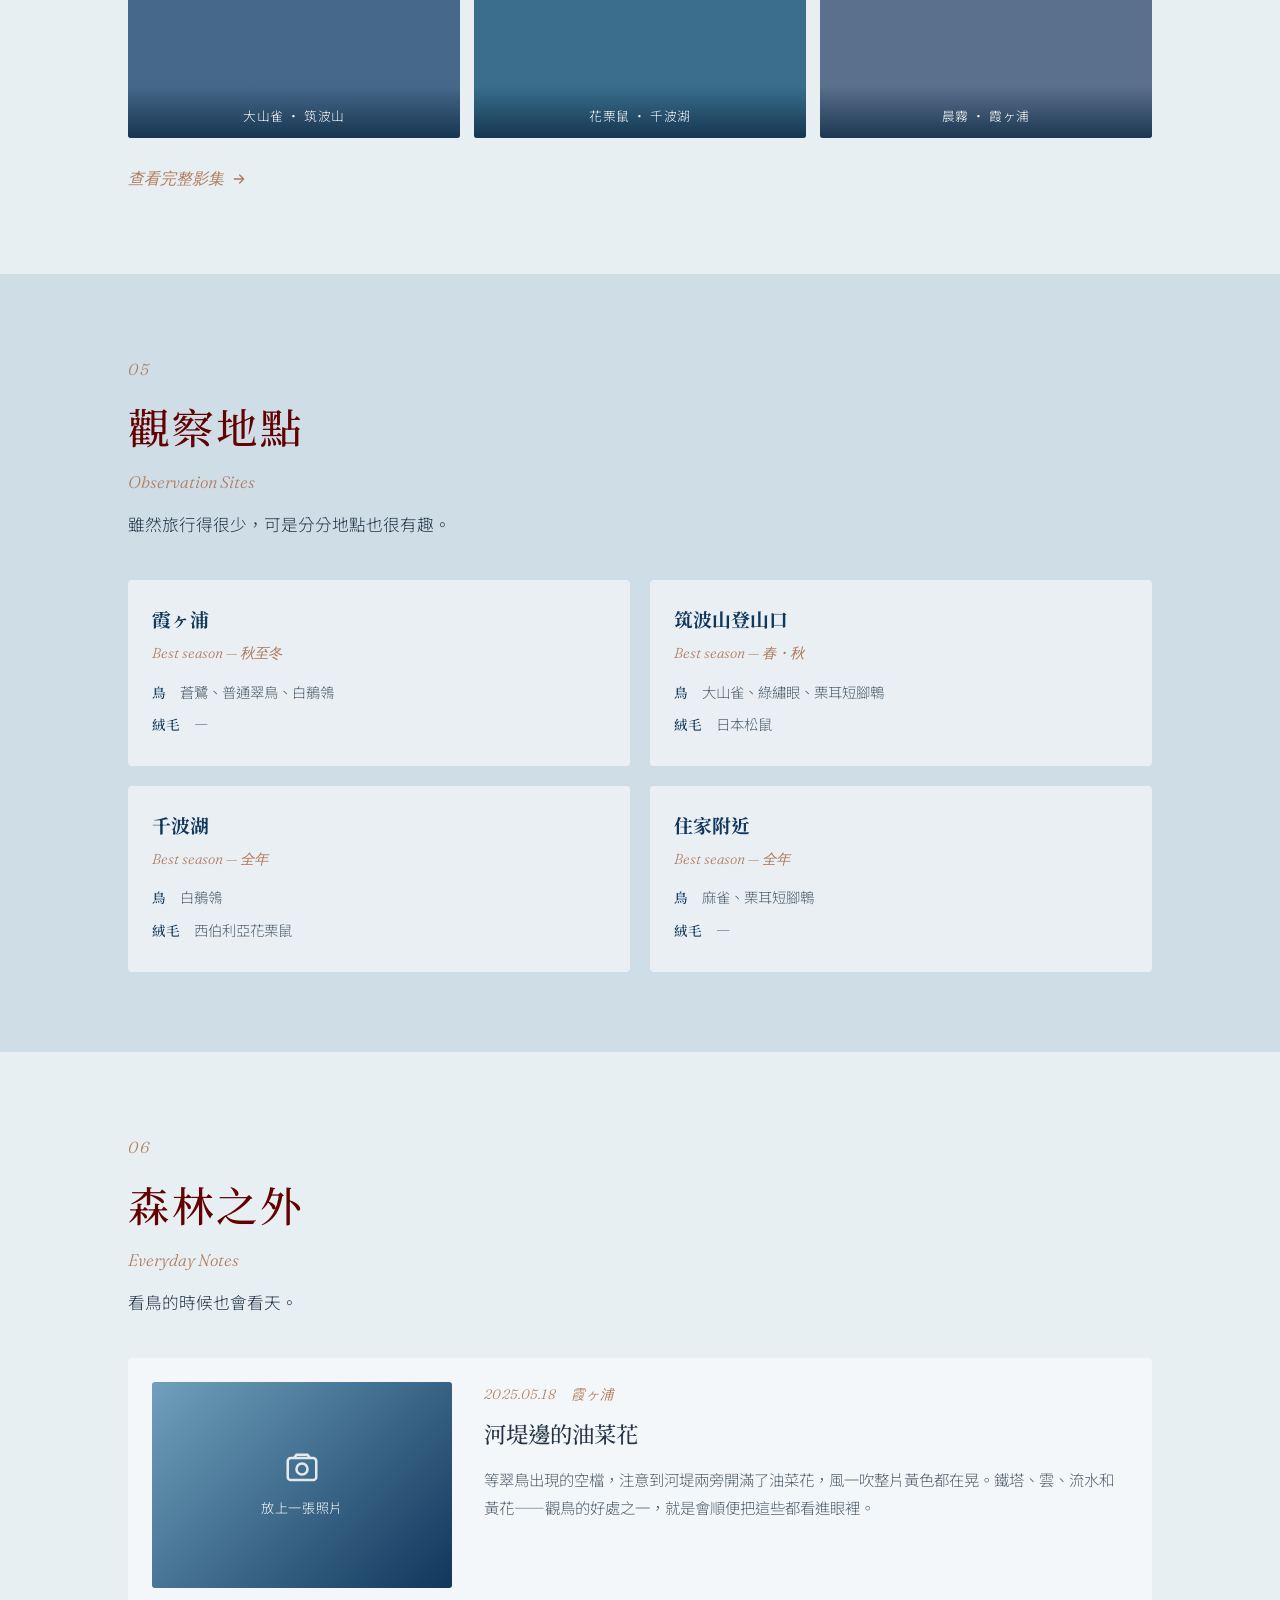
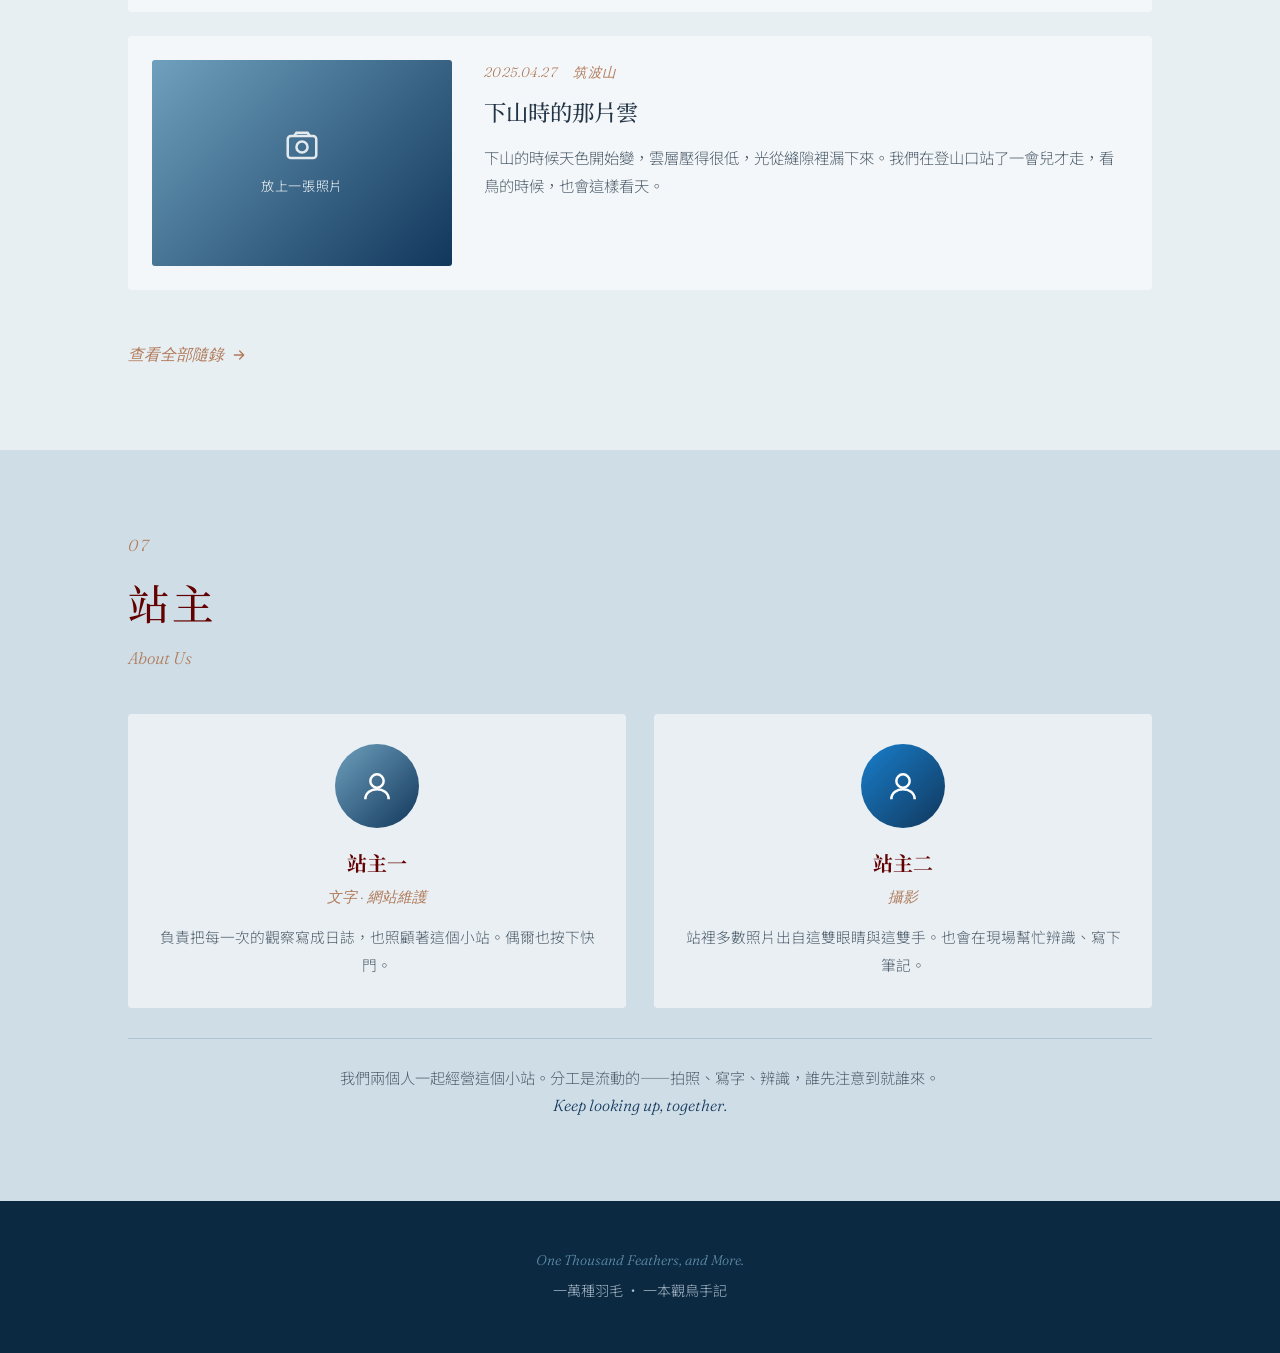
==== commit 88063ecf: "Add files via upload" ====
--- a/index.html
+++ b/index.html
@@ -3,343 +3,66 @@
 <head>
 <meta charset="UTF-8">
 <meta name="viewport" content="width=device-width, initial-scale=1.0">
-<!-- ▼ 網站標題：顯示在瀏覽器分頁上 -->
 <title>一萬種羽毛 · 觀鳥手記</title>
 <link rel="preconnect" href="https://fonts.googleapis.com">
 <link rel="preconnect" href="https://fonts.gstatic.com" crossorigin>
 <link href="https://fonts.googleapis.com/css2?family=Noto+Serif+TC:wght@300;400;500;600;700&family=Noto+Sans+TC:wght@200;300;400;500&family=Fraunces:ital,opsz,wght@0,9..144,400;0,9..144,500;1,9..144,400;1,9..144,500&display=swap" rel="stylesheet">
+<link rel="stylesheet" href="style.css">
 <style>
-  /* ===================================================================
-     「一萬種羽毛」觀鳥博客 — 藍色調版
-     色系：深藍 #11375c / 霧藍 #6fa0bd / 鮮藍 #187fcc
-     卡片：半透明白，疊在霧藍背景上
-     暖色點綴：maroon 標題 #630000 / 暖棕英文 #b07a5a
-     =================================================================== */
-  :root{
-    --navy:       #11375c;   /* 深藍 — 主結構色 */
-    --navy-deep:  #0c2942;   /* 更深的藍 — 頁尾、導航 */
-    --mist:       #6fa0bd;   /* 霧藍 — 輔助 */
-    --bright:     #187fcc;   /* 鮮藍 — 強調、連結 */
-    --bg:         #dfe8ee;   /* 頁面背景 — 淺霧藍灰 */
-    --bg-soft:    #e8eff3;   /* 區塊交替用的更淺藍 */
-    --bg-deep:    #cfdde6;   /* 區塊交替用的略深藍 */
-    --card:       rgba(255,255,255,.55);  /* 半透明卡片 */
-    --card-hi:    rgba(255,255,255,.78);  /* 卡片 hover */
-    --ink:        #233547;   /* 主要文字 — 深藍灰 */
-    --ink-soft:   #4f5f6d;   /* 次要文字 */
-    --maroon:     #630000;   /* 每頁中文標題 */
-    --warmbrown:  #b07a5a;   /* 英文小標題 — 暖棕點綴 */
-    --hair:       rgba(17,55,92,.16);     /* 極細線 */
-    --shadow:     rgba(17,55,92,.14);
-  }
-  *{box-sizing:border-box;margin:0;padding:0;}
-  html{scroll-behavior:smooth;}
-  body{
-    font-family:"Noto Sans TC",-apple-system,sans-serif;
-    font-weight:300;color:var(--ink);line-height:1.85;
-    background:var(--bg);overflow-x:hidden;
-  }
-  h1,h2,h3,.serif{font-family:"Noto Serif TC",serif;}
-  .latin{font-family:"Fraunces",serif;font-style:italic;}
-  a{color:var(--bright);text-decoration:none;}
-  .wrap{max-width:1080px;margin:0 auto;padding:0 28px;}
-
-  /* ---------- 導覽列 ---------- */
-  nav{
-    position:fixed;top:0;left:0;right:0;z-index:60;
-    transition:background .4s,box-shadow .4s;
-  }
-  nav.scrolled{
-    background:rgba(12,41,66,.95);
-    backdrop-filter:blur(8px);
-    box-shadow:0 2px 18px rgba(12,41,66,.3);
-  }
-  .nav-inner{
-    display:flex;align-items:center;justify-content:space-between;
-    max-width:1180px;margin:0 auto;padding:16px 28px;
-  }
-  .brand{
-    font-family:"Noto Serif TC",serif;font-weight:500;font-size:1.05rem;
-    color:#fff;letter-spacing:.14em;display:flex;align-items:center;gap:10px;
-    opacity:0;transition:opacity .4s;
-  }
-  nav.scrolled .brand{opacity:1;}
-  .brand svg{width:24px;height:24px;}
-  /* 菜單字體：纖細、字距開、靈動 */
-  .nav-links{display:flex;gap:26px;list-style:none;}
-  .nav-links a{
-    color:#fff;font-size:.86rem;font-weight:200;letter-spacing:.16em;
-    padding-bottom:4px;border-bottom:1px solid transparent;
-    transition:.25s;text-shadow:0 1px 8px rgba(0,0,0,.4);
-  }
-  nav.scrolled .nav-links a{text-shadow:none;}
-  .nav-links a:hover{border-color:var(--mist);color:var(--mist);}
-  .menu-btn{
-    display:none;background:none;border:none;cursor:pointer;
-    font-size:1.6rem;color:#fff;text-shadow:0 1px 6px rgba(0,0,0,.5);
-  }
-
-  /* ---------- 滿屏封面 ---------- */
-  header.cover{
-    height:100vh;min-height:580px;position:relative;overflow:hidden;
-  }
-  .cover-img{
-    position:absolute;inset:0;
-    /* ▼▼▼ 換封面照片：把檔名換成你的圖片 ▼▼▼ */
-    background-image:url('cover.jpg');
-    /* contain 會完整顯示整張照片不裁切；cover 會鋪滿但裁切。
-       這裡用 cover 鋪滿、並把焦點放中間，盡量保留河流與天空 */
-    background-size:cover;background-position:center center;
-  }
-  /* 幾乎不壓暗 — 只在頂部與底部加極淡的藍，保留照片原本的藍天色調 */
-  .cover-img::after{
-    content:"";position:absolute;inset:0;
-    background:
-      linear-gradient(180deg,rgba(12,41,66,.22) 0%,rgba(12,41,66,0) 22%,
-                      rgba(12,41,66,0) 70%,rgba(223,232,238,.5) 90%,var(--bg) 100%);
-  }
-
-  /* 封面標題：豎排，靠右側 */
-  .cover-title{
-    position:absolute;right:8%;top:50%;transform:translateY(-50%);
-    z-index:3;display:flex;flex-direction:row;align-items:flex-start;gap:14px;
-  }
-  /* 半框：開口朝上 — 左、右、底三邊各一道細線，頂部開口 */
-  .title-frame{
-    border-left:1.5px solid rgba(255,255,255,.9);
-    border-right:1.5px solid rgba(255,255,255,.9);
+  header.cover{height:100vh;min-height:580px;position:relative;overflow:hidden;}
+  .cover-img{position:absolute;inset:0;background-image:url('cover.jpg');
+    background-size:cover;background-position:center center;}
+  .cover-img::after{content:"";position:absolute;inset:0;
+    background:linear-gradient(180deg,rgba(12,41,66,.22) 0%,rgba(12,41,66,0) 22%,
+      rgba(12,41,66,0) 70%,rgba(223,232,238,.5) 90%,var(--bg) 100%);}
+  .cover-title{position:absolute;right:8%;top:50%;transform:translateY(-50%);
+    z-index:3;display:flex;flex-direction:row;align-items:flex-start;gap:14px;}
+  .title-frame{border-left:1.5px solid rgba(255,255,255,.9);
     border-bottom:1.5px solid rgba(255,255,255,.9);
-    padding:32px 18px 26px;
-  }
-  /* 逐字堆疊的豎排標題 */
-  .cover-title h1{
-    display:flex;flex-direction:column;align-items:center;
-    margin:0;font-weight:500;color:#fff;
-  }
-  .cover-title h1 span{
-    display:block;
-    font-size:clamp(2.2rem,4.4vw,3.2rem);
-    line-height:1.32;letter-spacing:0;
-    text-shadow:0 2px 16px rgba(12,41,66,.55);
-  }
-  /* 英文小標也逐字堆疊 */
-  .cover-eyebrow{
-    display:flex;flex-direction:column;align-items:center;
+    padding:34px 26px 26px 20px;}
+  .cover-title h1{display:flex;flex-direction:column;align-items:center;
+    margin:0;font-weight:500;color:#fff;}
+  .cover-title h1 span{display:block;font-size:clamp(2.2rem,4.4vw,3.2rem);
+    line-height:1.32;text-shadow:0 2px 16px rgba(12,41,66,.55);}
+  .cover-eyebrow{display:flex;flex-direction:column;align-items:center;
     margin:0;font-family:"Fraunces",serif;font-style:italic;
-    color:#fff;opacity:.92;padding-top:6px;
-  }
-  .cover-eyebrow span{
-    display:block;font-size:.92rem;line-height:1.5;
-    text-shadow:0 2px 12px rgba(12,41,66,.6);
-  }
-  .scroll-cue{
-    position:absolute;bottom:32px;left:50%;transform:translateX(-50%);
-    z-index:3;cursor:pointer;animation:bob 2.4s ease-in-out infinite;
-  }
+    color:#fff;opacity:.92;padding-top:6px;}
+  .cover-eyebrow span{display:block;font-size:.92rem;line-height:1.5;
+    text-shadow:0 2px 12px rgba(12,41,66,.6);}
+  .scroll-cue{position:absolute;bottom:32px;left:50%;transform:translateX(-50%);
+    z-index:3;cursor:pointer;animation:bob 2.4s ease-in-out infinite;}
   .scroll-cue svg{width:30px;height:30px;stroke:#fff;
     filter:drop-shadow(0 1px 8px rgba(12,41,66,.7));}
   @keyframes bob{0%,100%{transform:translateX(-50%) translateY(0);}
     50%{transform:translateX(-50%) translateY(9px);}}
-
-  /* ---------- 區塊通用 ---------- */
-  main{background:var(--bg);}
-  section{padding:80px 0;}
-  /* 區塊用交替的淺藍底做分隔，不靠框線 */
-  section:nth-child(even){background:var(--bg-soft);}
-  section:nth-child(odd){background:var(--bg-deep);}
-  .sec-head{margin-bottom:44px;}
-  .sec-num{
-    font-family:"Fraunces",serif;font-style:italic;
-    font-size:1rem;color:var(--warmbrown);letter-spacing:.14em;
-  }
-  .sec-head h2{
-    font-size:clamp(1.9rem,3.8vw,2.6rem);font-weight:500;
-    color:var(--maroon);margin-top:4px;letter-spacing:.05em;
-  }
-  .sec-head .en{
-    font-family:"Fraunces",serif;font-style:italic;
-    color:var(--warmbrown);font-size:1.05rem;margin-top:2px;
-  }
-  .sec-head .sub{color:var(--ink);font-size:1.04rem;margin-top:11px;}
-
-  /* ---------- 日誌 ---------- */
-  .entry{
-    display:grid;grid-template-columns:300px 1fr;gap:32px;
-    background:var(--card);border-radius:4px;
-    padding:24px;margin-bottom:24px;
-    transition:transform .3s,background .3s,box-shadow .3s;
-  }
-  .entry:hover{transform:translateY(-3px);background:var(--card-hi);
-    box-shadow:0 14px 32px var(--shadow);}
-  .entry .photo{
-    border-radius:3px;min-height:206px;
-    display:flex;align-items:center;justify-content:center;flex-direction:column;
-    color:#fff;text-align:center;font-size:.82rem;letter-spacing:.05em;
-    background:linear-gradient(135deg,var(--mist),var(--navy));
-  }
-  .entry .photo svg{width:38px;height:38px;opacity:.85;margin-bottom:8px;}
-  .entry-meta{
-    display:flex;gap:16px;flex-wrap:wrap;font-size:.85rem;color:var(--warmbrown);
-    font-family:"Fraunces",serif;font-style:italic;
-    letter-spacing:.03em;margin-bottom:6px;
-  }
-  .entry h3{font-size:1.4rem;font-weight:500;color:var(--ink);margin-bottom:10px;}
-  .entry p{color:var(--ink-soft);font-size:.96rem;margin-bottom:14px;}
-  .tags{display:flex;gap:8px;flex-wrap:wrap;}
-  .tag{
-    font-size:.78rem;background:rgba(24,127,204,.1);color:var(--navy);
-    padding:3px 12px;border-radius:20px;
-  }
-
-  /* ---------- 清單表格 ---------- */
-  .count-badge{
-    display:inline-block;background:var(--navy);color:#fff;
-    font-family:"Fraunces",serif;font-style:italic;
-    padding:3px 16px;border-radius:20px;font-size:1rem;margin-bottom:18px;
-  }
-  .list-table{
-    width:100%;border-collapse:collapse;
-    background:var(--card);border-radius:4px;overflow:hidden;
-  }
-  .list-table th{
-    text-align:left;font-family:"Noto Serif TC",serif;font-weight:500;
-    font-size:.85rem;color:#fff;background:var(--navy);
-    padding:13px 14px;letter-spacing:.05em;
-  }
-  .list-table td{
-    padding:13px 14px;border-bottom:1px solid var(--hair);
-    font-size:.9rem;vertical-align:top;
-  }
-  .list-table tr:last-child td{border-bottom:none;}
-  .list-table tr:hover td{background:rgba(255,255,255,.4);}
-  .sp-name{font-family:"Noto Serif TC",serif;font-weight:500;color:var(--ink);}
-  .sp-alt{font-family:"Fraunces",serif;font-style:italic;
-    color:var(--ink-soft);font-size:.86rem;}
-  .sp-jp{color:var(--ink-soft);font-size:.82rem;}
-  .sp-no{font-family:"Fraunces",serif;font-style:italic;color:var(--warmbrown);}
-  .reunion{color:var(--bright);}
-  .reunion.none{color:var(--mist);}
-
-  /* ---------- 影集 ---------- */
-  .gallery{display:grid;grid-template-columns:repeat(3,1fr);gap:14px;}
-  .photo-frame{
-    aspect-ratio:1/1;border-radius:3px;position:relative;overflow:hidden;
-    display:flex;align-items:center;justify-content:center;flex-direction:column;
-    color:#fff;text-align:center;font-size:.78rem;letter-spacing:.04em;
-    transition:transform .3s;cursor:pointer;
-  }
-  .photo-frame:hover{transform:scale(1.03);}
-  .photo-frame svg{width:32px;height:32px;opacity:.8;margin-bottom:6px;}
-  .photo-frame:nth-child(3n+1){background:linear-gradient(140deg,var(--mist),var(--navy));}
-  .photo-frame:nth-child(3n+2){background:linear-gradient(140deg,var(--bright),#3a6e8c);}
-  .photo-frame:nth-child(3n+3){background:linear-gradient(140deg,#4a708c,var(--navy-deep));}
-
-  /* ---------- 觀察地點 ---------- */
-  .places{display:grid;grid-template-columns:repeat(2,1fr);gap:20px;}
-  .place{
-    background:var(--card);border-radius:4px;padding:22px 24px;
-    transition:transform .3s,background .3s,box-shadow .3s;
-  }
-  .place:hover{transform:translateY(-3px);background:var(--card-hi);
-    box-shadow:0 12px 26px var(--shadow);}
-  .place h3{font-size:1.18rem;color:var(--navy);margin-bottom:3px;}
-  .place .season{
-    font-family:"Fraunces",serif;font-style:italic;
-    color:var(--warmbrown);font-size:.9rem;margin-bottom:12px;
-  }
-  .place .seen{font-size:.9rem;color:var(--ink-soft);margin-bottom:6px;}
-  .place .seen b{font-family:"Noto Serif TC",serif;font-weight:500;
-    color:var(--navy);font-size:.85rem;}
-
-  /* ---------- 站主 ---------- */
-  .keepers{display:grid;grid-template-columns:1fr 1fr;gap:28px;margin-bottom:30px;}
-  .keeper{
-    background:var(--card);border-radius:4px;
-    padding:30px 26px;text-align:center;
-    transition:background .3s;
-  }
-  .keeper:hover{background:var(--card-hi);}
-  .keeper .avatar{
-    width:84px;height:84px;border-radius:50%;margin:0 auto 16px;
-    display:flex;align-items:center;justify-content:center;
-  }
-  .keeper:nth-child(1) .avatar{background:linear-gradient(135deg,var(--mist),var(--navy));}
-  .keeper:nth-child(2) .avatar{background:linear-gradient(135deg,var(--bright),var(--navy));}
-  .keeper .avatar svg{width:40px;height:40px;stroke:#fff;}
-  .keeper h3{font-size:1.25rem;color:var(--maroon);margin-bottom:3px;}
-  .keeper .role{
-    font-family:"Fraunces",serif;font-style:italic;
-    color:var(--warmbrown);font-size:.92rem;margin-bottom:12px;
-  }
-  .keeper p{font-size:.92rem;color:var(--ink-soft);}
-  /* 結語：純文字 + 一條細線，不再用深色橫幅 */
-  .about-note{
-    text-align:center;font-size:.95rem;color:var(--ink-soft);
-    padding-top:24px;border-top:1px solid var(--hair);
-  }
-  .about-note .latin{color:var(--navy);font-size:1rem;}
-
-  /* ---------- 頁尾 ---------- */
-  footer{
-    background:var(--navy-deep);color:#c5d4df;text-align:center;padding:46px 28px;
-  }
-  footer p{font-size:.88rem;opacity:.85;margin-bottom:4px;}
-  footer .latin{color:var(--mist);}
-
-  /* ---------- 載入動畫 ---------- */
-  .reveal{opacity:0;transform:translateY(24px);
-    transition:opacity .7s ease,transform .7s ease;}
-  .reveal.show{opacity:1;transform:none;}
-
-  /* ---------- 手機版 ---------- */
-  @media(max-width:760px){
-    .menu-btn{display:block;}
-    .nav-links{
-      position:absolute;top:100%;left:0;right:0;
-      flex-direction:column;gap:0;
-      background:rgba(12,41,66,.97);
-      max-height:0;overflow:hidden;transition:max-height .35s;
-    }
-    .nav-links.open{max-height:440px;}
-    .nav-links li{border-top:1px solid rgba(255,255,255,.1);}
-    .nav-links a{display:block;padding:14px 28px;border:none;text-shadow:none;}
-    .cover-title{right:9%;}
-    .entry{grid-template-columns:1fr;}
-    .entry .photo{min-height:170px;}
-    .gallery{grid-template-columns:repeat(2,1fr);}
-    .places{grid-template-columns:1fr;}
-    .keepers{grid-template-columns:1fr;}
-    .list-table{font-size:.82rem;}
-    .list-table th,.list-table td{padding:9px 8px;}
-  }
+  main section{padding:80px 0;}
+  main section:nth-child(even){background:var(--bg-soft);}
+  main section:nth-child(odd){background:var(--bg-deep);}
 </style>
 </head>
 <body>
 
-<!-- ===================== 導覽列 ===================== -->
-<nav id="nav">
+<nav id="nav" class="transparent">
   <div class="nav-inner">
     <div class="brand">
+      <img class="logo" src="assets/squirrel-white.svg" alt="">
       <span>一萬種羽毛</span>
     </div>
     <button class="menu-btn" id="menuBtn" aria-label="選單">☰</button>
     <ul class="nav-links" id="navLinks">
-      <li><a href="#journal">觀鳥日誌</a></li>
-      <li><a href="#birdlist">羽毛總錄</a></li>
+      <li><a href="journal.html">觀鳥日誌</a></li>
+      <li><a href="birdlist.html">羽毛總錄</a></li>
       <li><a href="#furlog">一千種絨毛</a></li>
-      <li><a href="#gallery">影集</a></li>
+      <li><a href="gallery.html">影集</a></li>
       <li><a href="#places">觀察地點</a></li>
-      <li><a href="#beyond">森林之外</a></li>
+      <li><a href="beyond.html">森林之外</a></li>
       <li><a href="#about">站主</a></li>
     </ul>
   </div>
 </nav>
 
-<!-- ===================== 滿屏封面 ===================== -->
 <header class="cover">
   <div class="cover-img"></div>
-
-  <!-- 標題：豎排靠右，半框開口朝上 -->
   <div class="cover-title">
     <div class="title-frame">
       <h1><span>一</span><span>萬</span><span>種</span><span>羽</span><span>毛</span></h1>
@@ -348,7 +71,6 @@
       <span>A</span><span>Birdwatching</span><span>Journal</span>
     </p>
   </div>
-
   <div class="scroll-cue" id="scrollCue">
     <svg viewBox="0 0 24 24" fill="none" stroke-width="2" stroke-linecap="round" stroke-linejoin="round"><path d="M6 9l6 6 6-6"/></svg>
   </div>
@@ -356,7 +78,6 @@
 
 <main>
 
-<!-- ===================== 01 觀鳥日誌 ===================== -->
 <section id="journal">
   <div class="wrap reveal">
     <div class="sec-head">
@@ -365,46 +86,36 @@
       <p class="en">Birdwatching Journal</p>
       <p class="sub">相機大多數時候追不上小鳥，但這次終於追到了。</p>
     </div>
-
-    <!-- ▼▼▼ 一篇日誌模板：複製整個 <article>…</article> 即可新增 ▼▼▼ -->
     <article class="entry">
       <div class="photo">
         <svg viewBox="0 0 24 24" fill="none" stroke="currentColor" stroke-width="1.6"><rect x="3" y="5" width="18" height="14" rx="2"/><circle cx="12" cy="12" r="3.5"/><path d="M7 5l1.5-2h7L17 5"/></svg>
         放上這天的照片
       </div>
       <div>
-        <div class="entry-meta">
-          <span>2025.05.18</span><span>霞ヶ浦</span><span>晴・微風</span>
-        </div>
-        <h3>湖畔的蒼鷺與第一隻翠鳥</h3>
+        <div class="entry-meta"><span>2025.05.18</span><span>霞ヶ浦</span><span>晴・微風</span></div>
+        <h3><a href="posts/2025-05-18-kingfisher.html">湖畔的蒼鷺與第一隻翠鳥</a></h3>
         <p>清晨六點到湖邊，水面還有薄霧。蒼鷺站在淺灘一動不動，足足看了二十分鐘。回程時一道藍光掠過——是翠鳥，停在枯枝上整理羽毛，這是今年第一次清楚看到牠。</p>
-        <div class="tags">
-          <span class="tag">蒼鷺</span><span class="tag">翠鳥</span><span class="tag">白鶺鴒</span>
-        </div>
-      </div>
-    </article>
-    <!-- ▲▲▲ 模板結束 ▲▲▲ -->
-
+        <div class="tags"><span class="tag">蒼鷺</span><span class="tag">翠鳥</span><span class="tag">白鶺鴒</span></div>
+      </div>
+    </article>
     <article class="entry">
       <div class="photo">
         <svg viewBox="0 0 24 24" fill="none" stroke="currentColor" stroke-width="1.6"><rect x="3" y="5" width="18" height="14" rx="2"/><circle cx="12" cy="12" r="3.5"/><path d="M7 5l1.5-2h7L17 5"/></svg>
         放上這天的照片
       </div>
       <div>
-        <div class="entry-meta">
-          <span>2025.04.27</span><span>筑波山登山口</span><span>多雲</span>
-        </div>
-        <h3>樹冠間的山雀群</h3>
+        <div class="entry-meta"><span>2025.04.27</span><span>筑波山登山口</span><span>多雲</span></div>
+        <h3><a href="posts/2025-04-27-tits.html">樹冠間的山雀群</a></h3>
         <p>沿步道往上走，聽見一陣此起彼落的叫聲。抬頭看到大山雀和綠繡眼混群在嫩葉間覓食，動作快得幾乎拍不到。記下牠們移動的方向，下次想再找同一片林子。</p>
-        <div class="tags">
-          <span class="tag">大山雀</span><span class="tag">綠繡眼</span><span class="tag">栗耳短腳鵯</span>
-        </div>
-      </div>
-    </article>
-  </div>
-</section>
-
-<!-- ===================== 02 羽毛總錄 ===================== -->
+        <div class="tags"><span class="tag">大山雀</span><span class="tag">綠繡眼</span><span class="tag">栗耳短腳鵯</span></div>
+      </div>
+    </article>
+    <a href="journal.html" class="see-all">查看全部日誌
+      <svg viewBox="0 0 24 24" fill="none" stroke="currentColor" stroke-width="2" stroke-linecap="round" stroke-linejoin="round"><path d="M5 12h14M13 6l6 6-6 6"/></svg>
+    </a>
+  </div>
+</section>
+
 <section id="birdlist">
   <div class="wrap reveal">
     <div class="sec-head">
@@ -416,79 +127,24 @@
     <span class="count-badge">已記錄 7 種</span>
     <table class="list-table">
       <thead>
-        <tr>
-          <th style="width:42px;">No.</th>
-          <th>鳥種</th>
-          <th>英文名・日文名</th>
-          <th>首次觀察</th>
-          <th>再度重逢</th>
-          <th>地點</th>
-        </tr>
+        <tr><th style="width:42px;">No.</th><th>鳥種</th><th>英文名・日文名</th><th>首次觀察</th><th>再度重逢</th><th>地點</th></tr>
       </thead>
       <tbody>
-        <!-- ▼ 複製一整列 <tr>…</tr> 即可新增一種鳥 -->
-        <tr>
-          <td class="sp-no">01</td>
-          <td class="sp-name">麻雀</td>
-          <td><span class="sp-alt">Eurasian Tree Sparrow</span><br><span class="sp-jp">スズメ</span></td>
-          <td>2025.04.12</td>
-          <td class="reunion">常見</td>
-          <td>住家附近</td>
-        </tr>
-        <tr>
-          <td class="sp-no">02</td>
-          <td class="sp-name">栗耳短腳鵯</td>
-          <td><span class="sp-alt">Brown-eared Bulbul</span><br><span class="sp-jp">ヒヨドリ</span></td>
-          <td>2025.04.12</td>
-          <td class="reunion">常見</td>
-          <td>住家附近</td>
-        </tr>
-        <tr>
-          <td class="sp-no">03</td>
-          <td class="sp-name">綠繡眼</td>
-          <td><span class="sp-alt">Warbling White-eye</span><br><span class="sp-jp">メジロ</span></td>
-          <td>2025.04.27</td>
-          <td class="reunion">2025.05.10</td>
-          <td>筑波山</td>
-        </tr>
-        <tr>
-          <td class="sp-no">04</td>
-          <td class="sp-name">大山雀</td>
-          <td><span class="sp-alt">Japanese Tit</span><br><span class="sp-jp">シジュウカラ</span></td>
-          <td>2025.04.27</td>
-          <td class="reunion">2025.05.18</td>
-          <td>筑波山</td>
-        </tr>
-        <tr>
-          <td class="sp-no">05</td>
-          <td class="sp-name">白鶺鴒</td>
-          <td><span class="sp-alt">White Wagtail</span><br><span class="sp-jp">ハクセキレイ</span></td>
-          <td>2025.05.03</td>
-          <td class="reunion none">— 尚未</td>
-          <td>千波湖</td>
-        </tr>
-        <tr>
-          <td class="sp-no">06</td>
-          <td class="sp-name">蒼鷺</td>
-          <td><span class="sp-alt">Grey Heron</span><br><span class="sp-jp">アオサギ</span></td>
-          <td>2025.05.18</td>
-          <td class="reunion none">— 尚未</td>
-          <td>霞ヶ浦</td>
-        </tr>
-        <tr>
-          <td class="sp-no">07</td>
-          <td class="sp-name">普通翠鳥</td>
-          <td><span class="sp-alt">Common Kingfisher</span><br><span class="sp-jp">カワセミ</span></td>
-          <td>2025.05.18</td>
-          <td class="reunion none">— 尚未</td>
-          <td>霞ヶ浦</td>
-        </tr>
+        <tr><td class="sp-no">07</td><td class="sp-name">普通翠鳥</td><td><span class="sp-alt">Common Kingfisher</span><br><span class="sp-jp">カワセミ</span></td><td>2025.05.18</td><td class="reunion none">— 尚未</td><td>霞ヶ浦</td></tr>
+        <tr><td class="sp-no">06</td><td class="sp-name">蒼鷺</td><td><span class="sp-alt">Grey Heron</span><br><span class="sp-jp">アオサギ</span></td><td>2025.05.18</td><td class="reunion none">— 尚未</td><td>霞ヶ浦</td></tr>
+        <tr><td class="sp-no">05</td><td class="sp-name">白鶺鴒</td><td><span class="sp-alt">White Wagtail</span><br><span class="sp-jp">ハクセキレイ</span></td><td>2025.05.03</td><td class="reunion none">— 尚未</td><td>千波湖</td></tr>
+        <tr><td class="sp-no">04</td><td class="sp-name">大山雀</td><td><span class="sp-alt">Japanese Tit</span><br><span class="sp-jp">シジュウカラ</span></td><td>2025.04.27</td><td class="reunion">2025.05.18</td><td>筑波山</td></tr>
+        <tr><td class="sp-no">03</td><td class="sp-name">綠繡眼</td><td><span class="sp-alt">Warbling White-eye</span><br><span class="sp-jp">メジロ</span></td><td>2025.04.27</td><td class="reunion">2025.05.10</td><td>筑波山</td></tr>
+        <tr><td class="sp-no">02</td><td class="sp-name">栗耳短腳鵯</td><td><span class="sp-alt">Brown-eared Bulbul</span><br><span class="sp-jp">ヒヨドリ</span></td><td>2025.04.12</td><td class="reunion">常見</td><td>住家附近</td></tr>
+        <tr><td class="sp-no">01</td><td class="sp-name">麻雀</td><td><span class="sp-alt">Eurasian Tree Sparrow</span><br><span class="sp-jp">スズメ</span></td><td>2025.04.12</td><td class="reunion">常見</td><td>住家附近</td></tr>
       </tbody>
     </table>
-  </div>
-</section>
-
-<!-- ===================== 03 一千種絨毛 ===================== -->
+    <a href="birdlist.html" class="see-all">查看完整名錄
+      <svg viewBox="0 0 24 24" fill="none" stroke="currentColor" stroke-width="2" stroke-linecap="round" stroke-linejoin="round"><path d="M5 12h14M13 6l6 6-6 6"/></svg>
+    </a>
+  </div>
+</section>
+
 <section id="furlog">
   <div class="wrap reveal">
     <div class="sec-head">
@@ -497,44 +153,33 @@
       <p class="en">Animal Field Notes</p>
       <p class="sub">我們其實也很喜歡松鼠和浣熊，有一個松鼠朋友叫做毛腿鼠。</p>
     </div>
-
     <article class="entry">
       <div class="photo">
         <svg viewBox="0 0 24 24" fill="none" stroke="currentColor" stroke-width="1.6"><rect x="3" y="5" width="18" height="14" rx="2"/><circle cx="12" cy="12" r="3.5"/><path d="M7 5l1.5-2h7L17 5"/></svg>
         放上這天的照片
       </div>
       <div>
-        <div class="entry-meta">
-          <span>2025.04.27</span><span>筑波山</span><span>多雲</span>
-        </div>
+        <div class="entry-meta"><span>2025.04.27</span><span>筑波山</span><span>多雲</span></div>
         <h3>步道邊的日本松鼠</h3>
         <p>找山雀的時候，一隻日本松鼠從腳邊的杉樹竄上去，在枝幹中段停下來盯著我們看了幾秒。尾巴蓬鬆得像一支毛筆。這是我們第一次在筑波山看到牠。</p>
-        <div class="tags">
-          <span class="tag">日本松鼠</span>
-        </div>
-      </div>
-    </article>
-
+        <div class="tags"><span class="tag">日本松鼠</span></div>
+      </div>
+    </article>
     <article class="entry">
       <div class="photo">
         <svg viewBox="0 0 24 24" fill="none" stroke="currentColor" stroke-width="1.6"><rect x="3" y="5" width="18" height="14" rx="2"/><circle cx="12" cy="12" r="3.5"/><path d="M7 5l1.5-2h7L17 5"/></svg>
         放上這天的照片
       </div>
       <div>
-        <div class="entry-meta">
-          <span>2025.05.03</span><span>千波湖</span><span>晴</span>
-        </div>
+        <div class="entry-meta"><span>2025.05.03</span><span>千波湖</span><span>晴</span></div>
         <h3>草地上的花栗鼠</h3>
         <p>湖邊草地上看到一隻西伯利亞花栗鼠，背上的條紋很清楚。牠把臉頰塞得鼓鼓的，在地面快速移動，一靠近就鑽進石縫不見了。</p>
-        <div class="tags">
-          <span class="tag">西伯利亞花栗鼠</span>
-        </div>
-      </div>
-    </article>
-  </div>
-</section>
-
-<!-- ===================== 04 影集 ===================== -->
+        <div class="tags"><span class="tag">西伯利亞花栗鼠</span></div>
+      </div>
+    </article>
+  </div>
+</section>
+
 <section id="gallery">
   <div class="wrap reveal">
     <div class="sec-head">
@@ -544,18 +189,19 @@
       <p class="sub">所有的照片都在這裡。</p>
     </div>
     <div class="gallery">
-      <!-- ▼ 每個 <div class="photo-frame"> 是一張照片，複製即可新增 -->
-      <div class="photo-frame"><svg viewBox="0 0 24 24" fill="none" stroke="currentColor" stroke-width="1.6"><rect x="3" y="5" width="18" height="14" rx="2"/><circle cx="12" cy="12" r="3.5"/></svg>翠鳥 · 霞ヶ浦</div>
-      <div class="photo-frame"><svg viewBox="0 0 24 24" fill="none" stroke="currentColor" stroke-width="1.6"><rect x="3" y="5" width="18" height="14" rx="2"/><circle cx="12" cy="12" r="3.5"/></svg>蒼鷺 · 霞ヶ浦</div>
-      <div class="photo-frame"><svg viewBox="0 0 24 24" fill="none" stroke="currentColor" stroke-width="1.6"><rect x="3" y="5" width="18" height="14" rx="2"/><circle cx="12" cy="12" r="3.5"/></svg>日本松鼠 · 筑波山</div>
-      <div class="photo-frame"><svg viewBox="0 0 24 24" fill="none" stroke="currentColor" stroke-width="1.6"><rect x="3" y="5" width="18" height="14" rx="2"/><circle cx="12" cy="12" r="3.5"/></svg>大山雀 · 筑波山</div>
-      <div class="photo-frame"><svg viewBox="0 0 24 24" fill="none" stroke="currentColor" stroke-width="1.6"><rect x="3" y="5" width="18" height="14" rx="2"/><circle cx="12" cy="12" r="3.5"/></svg>花栗鼠 · 千波湖</div>
-      <div class="photo-frame"><svg viewBox="0 0 24 24" fill="none" stroke="currentColor" stroke-width="1.6"><rect x="3" y="5" width="18" height="14" rx="2"/><circle cx="12" cy="12" r="3.5"/></svg>晨霧 · 霞ヶ浦</div>
-    </div>
-  </div>
-</section>
-
-<!-- ===================== 觀察地點 ===================== -->
+      <div class="photo-frame"><svg viewBox="0 0 24 24" fill="none" stroke="currentColor" stroke-width="1.6"><rect x="3" y="5" width="18" height="14" rx="2"/><circle cx="12" cy="12" r="3.5"/></svg><span class="cap">翠鳥 · 霞ヶ浦</span></div>
+      <div class="photo-frame"><svg viewBox="0 0 24 24" fill="none" stroke="currentColor" stroke-width="1.6"><rect x="3" y="5" width="18" height="14" rx="2"/><circle cx="12" cy="12" r="3.5"/></svg><span class="cap">蒼鷺 · 霞ヶ浦</span></div>
+      <div class="photo-frame"><svg viewBox="0 0 24 24" fill="none" stroke="currentColor" stroke-width="1.6"><rect x="3" y="5" width="18" height="14" rx="2"/><circle cx="12" cy="12" r="3.5"/></svg><span class="cap">日本松鼠 · 筑波山</span></div>
+      <div class="photo-frame"><svg viewBox="0 0 24 24" fill="none" stroke="currentColor" stroke-width="1.6"><rect x="3" y="5" width="18" height="14" rx="2"/><circle cx="12" cy="12" r="3.5"/></svg><span class="cap">大山雀 · 筑波山</span></div>
+      <div class="photo-frame"><svg viewBox="0 0 24 24" fill="none" stroke="currentColor" stroke-width="1.6"><rect x="3" y="5" width="18" height="14" rx="2"/><circle cx="12" cy="12" r="3.5"/></svg><span class="cap">花栗鼠 · 千波湖</span></div>
+      <div class="photo-frame"><svg viewBox="0 0 24 24" fill="none" stroke="currentColor" stroke-width="1.6"><rect x="3" y="5" width="18" height="14" rx="2"/><circle cx="12" cy="12" r="3.5"/></svg><span class="cap">晨霧 · 霞ヶ浦</span></div>
+    </div>
+    <a href="gallery.html" class="see-all">查看完整影集
+      <svg viewBox="0 0 24 24" fill="none" stroke="currentColor" stroke-width="2" stroke-linecap="round" stroke-linejoin="round"><path d="M5 12h14M13 6l6 6-6 6"/></svg>
+    </a>
+  </div>
+</section>
+
 <section id="places">
   <div class="wrap reveal">
     <div class="sec-head">
@@ -565,36 +211,14 @@
       <p class="sub">雖然旅行得很少，可是分分地點也很有趣。</p>
     </div>
     <div class="places">
-      <!-- ▼ 複製一整個 <div class="place">…</div> 即可新增地點 -->
-      <div class="place">
-        <h3>霞ヶ浦</h3>
-        <p class="season">Best season — 秋至冬</p>
-        <p class="seen"><b>鳥</b>　蒼鷺、普通翠鳥、白鶺鴒</p>
-        <p class="seen"><b>絨毛</b>　—</p>
-      </div>
-      <div class="place">
-        <h3>筑波山登山口</h3>
-        <p class="season">Best season — 春・秋</p>
-        <p class="seen"><b>鳥</b>　大山雀、綠繡眼、栗耳短腳鵯</p>
-        <p class="seen"><b>絨毛</b>　日本松鼠</p>
-      </div>
-      <div class="place">
-        <h3>千波湖</h3>
-        <p class="season">Best season — 全年</p>
-        <p class="seen"><b>鳥</b>　白鶺鴒</p>
-        <p class="seen"><b>絨毛</b>　西伯利亞花栗鼠</p>
-      </div>
-      <div class="place">
-        <h3>住家附近</h3>
-        <p class="season">Best season — 全年</p>
-        <p class="seen"><b>鳥</b>　麻雀、栗耳短腳鵯</p>
-        <p class="seen"><b>絨毛</b>　—</p>
-      </div>
-    </div>
-  </div>
-</section>
-
-<!-- ===================== 05 森林之外 ===================== -->
+      <div class="place"><h3>霞ヶ浦</h3><p class="season">Best season — 秋至冬</p><p class="seen"><b>鳥</b>　蒼鷺、普通翠鳥、白鶺鴒</p><p class="seen"><b>絨毛</b>　—</p></div>
+      <div class="place"><h3>筑波山登山口</h3><p class="season">Best season — 春・秋</p><p class="seen"><b>鳥</b>　大山雀、綠繡眼、栗耳短腳鵯</p><p class="seen"><b>絨毛</b>　日本松鼠</p></div>
+      <div class="place"><h3>千波湖</h3><p class="season">Best season — 全年</p><p class="seen"><b>鳥</b>　白鶺鴒</p><p class="seen"><b>絨毛</b>　西伯利亞花栗鼠</p></div>
+      <div class="place"><h3>住家附近</h3><p class="season">Best season — 全年</p><p class="seen"><b>鳥</b>　麻雀、栗耳短腳鵯</p><p class="seen"><b>絨毛</b>　—</p></div>
+    </div>
+  </div>
+</section>
+
 <section id="beyond">
   <div class="wrap reveal">
     <div class="sec-head">
@@ -603,24 +227,34 @@
       <p class="en">Everyday Notes</p>
       <p class="sub">看鳥的時候也會看天。</p>
     </div>
-
     <article class="entry">
       <div class="photo">
         <svg viewBox="0 0 24 24" fill="none" stroke="currentColor" stroke-width="1.6"><rect x="3" y="5" width="18" height="14" rx="2"/><circle cx="12" cy="12" r="3.5"/><path d="M7 5l1.5-2h7L17 5"/></svg>
         放上一張照片
       </div>
       <div>
-        <div class="entry-meta">
-          <span>2025.05.18</span><span>霞ヶ浦</span>
-        </div>
-        <h3>河堤邊的油菜花</h3>
+        <div class="entry-meta"><span>2025.05.18</span><span>霞ヶ浦</span></div>
+        <h3><a href="posts/2025-05-18-rapeseed.html">河堤邊的油菜花</a></h3>
         <p>等翠鳥出現的空檔，注意到河堤兩旁開滿了油菜花，風一吹整片黃色都在晃。鐵塔、雲、流水和黃花——觀鳥的好處之一，就是會順便把這些都看進眼裡。</p>
       </div>
     </article>
-  </div>
-</section>
-
-<!-- ===================== 06 站主 ===================== -->
+    <article class="entry">
+      <div class="photo">
+        <svg viewBox="0 0 24 24" fill="none" stroke="currentColor" stroke-width="1.6"><rect x="3" y="5" width="18" height="14" rx="2"/><circle cx="12" cy="12" r="3.5"/><path d="M7 5l1.5-2h7L17 5"/></svg>
+        放上一張照片
+      </div>
+      <div>
+        <div class="entry-meta"><span>2025.04.27</span><span>筑波山</span></div>
+        <h3><a href="posts/2025-04-27-sky.html">下山時的那片雲</a></h3>
+        <p>下山的時候天色開始變，雲層壓得很低，光從縫隙裡漏下來。我們在登山口站了一會兒才走，看鳥的時候，也會這樣看天。</p>
+      </div>
+    </article>
+    <a href="beyond.html" class="see-all">查看全部隨錄
+      <svg viewBox="0 0 24 24" fill="none" stroke="currentColor" stroke-width="2" stroke-linecap="round" stroke-linejoin="round"><path d="M5 12h14M13 6l6 6-6 6"/></svg>
+    </a>
+  </div>
+</section>
+
 <section id="about">
   <div class="wrap reveal">
     <div class="sec-head">
@@ -629,20 +263,14 @@
       <p class="en">About Us</p>
     </div>
     <div class="keepers">
-      <!-- ▼ 站主一：改成你的介紹 -->
       <div class="keeper">
-        <div class="avatar">
-          <svg viewBox="0 0 24 24" fill="none" stroke-width="1.5"><circle cx="12" cy="9" r="4"/><path d="M5 20c0-4 3.5-6 7-6s7 2 7 6"/></svg>
-        </div>
+        <div class="avatar"><svg viewBox="0 0 24 24" fill="none" stroke-width="1.5"><circle cx="12" cy="9" r="4"/><path d="M5 20c0-4 3.5-6 7-6s7 2 7 6"/></svg></div>
         <h3>站主一</h3>
         <p class="role">文字 · 網站維護</p>
         <p>負責把每一次的觀察寫成日誌，也照顧著這個小站。偶爾也按下快門。</p>
       </div>
-      <!-- ▼ 站主二：改成另一位的介紹 -->
       <div class="keeper">
-        <div class="avatar">
-          <svg viewBox="0 0 24 24" fill="none" stroke-width="1.5"><circle cx="12" cy="9" r="4"/><path d="M5 20c0-4 3.5-6 7-6s7 2 7 6"/></svg>
-        </div>
+        <div class="avatar"><svg viewBox="0 0 24 24" fill="none" stroke-width="1.5"><circle cx="12" cy="9" r="4"/><path d="M5 20c0-4 3.5-6 7-6s7 2 7 6"/></svg></div>
         <h3>站主二</h3>
         <p class="role">攝影</p>
         <p>站裡多數照片出自這雙眼睛與這雙手。也會在現場幫忙辨識、寫下筆記。</p>
@@ -657,37 +285,28 @@
 
 </main>
 
-<!-- ===================== 頁尾 ===================== -->
 <footer>
   <p class="latin">One Thousand Feathers, and More.</p>
   <p>一萬種羽毛 · 一本觀鳥手記</p>
 </footer>
 
 <script>
-  /* 導覽列：捲動後變深藍底 */
   const nav = document.getElementById('nav');
   const onScroll = () => {
     if (window.scrollY > window.innerHeight - 90) nav.classList.add('scrolled');
     else nav.classList.remove('scrolled');
   };
-  window.addEventListener('scroll', onScroll);
-  onScroll();
-
-  /* 手機選單開合 */
+  window.addEventListener('scroll', onScroll); onScroll();
   const btn = document.getElementById('menuBtn');
   const links = document.getElementById('navLinks');
   btn.addEventListener('click', () => links.classList.toggle('open'));
   links.querySelectorAll('a').forEach(a =>
     a.addEventListener('click', () => links.classList.remove('open')));
-
-  /* 封面箭頭：點一下捲到第一個區塊 */
   document.getElementById('scrollCue').addEventListener('click', () => {
     document.getElementById('journal').scrollIntoView({ behavior: 'smooth' });
   });
-
-  /* 捲動時淡入 */
-  const io = new IntersectionObserver(entries => {
-    entries.forEach(e => { if (e.isIntersecting) e.target.classList.add('show'); });
+  const io = new IntersectionObserver(es => {
+    es.forEach(e => { if (e.isIntersecting) e.target.classList.add('show'); });
   }, { threshold: 0.12 });
   document.querySelectorAll('.reveal').forEach(el => io.observe(el));
 </script>
--- a/style.css
+++ b/style.css
@@ -0,0 +1,261 @@
+/* ===================================================================
+   「一萬種羽毛」觀鳥博客 — 共用樣式表 style.css
+   色系：深藍 #11375c / 霧藍 #6fa0bd / 鮮藍 #187fcc
+   字體：思源宋體（標題）+ 思源黑體（內文）+ Fraunces（英文）
+   所有頁面共用這個檔案，要調整全站樣式只需改這裡。
+   =================================================================== */
+:root{
+  --navy:#11375c; --navy-deep:#0c2942; --mist:#6fa0bd; --bright:#187fcc;
+  --bg:#dfe8ee; --bg-soft:#e8eff3; --bg-deep:#cfdde6;
+  --card:rgba(255,255,255,.55); --card-hi:rgba(255,255,255,.78);
+  --ink:#233547; --ink-soft:#4f5f6d;
+  --maroon:#630000; --warmbrown:#b07a5a;
+  --hair:rgba(17,55,92,.16); --shadow:rgba(17,55,92,.14);
+}
+*{box-sizing:border-box;margin:0;padding:0;}
+html{scroll-behavior:smooth;}
+body{
+  font-family:"Noto Sans TC",-apple-system,sans-serif;
+  font-weight:300;color:var(--ink);line-height:1.85;
+  background:var(--bg);overflow-x:hidden;
+}
+h1,h2,h3,.serif{font-family:"Noto Serif TC",serif;}
+.latin{font-family:"Fraunces",serif;font-style:italic;}
+a{color:var(--bright);text-decoration:none;}
+.wrap{max-width:1080px;margin:0 auto;padding:0 28px;}
+
+/* ---------- 導覽列 ---------- */
+nav{
+  position:fixed;top:0;left:0;right:0;z-index:60;
+  transition:background .4s,box-shadow .4s;
+}
+/* 透明版（首頁封面上）與實心版 */
+nav.solid,nav.scrolled{
+  background:rgba(12,41,66,.95);
+  backdrop-filter:blur(8px);
+  box-shadow:0 2px 18px rgba(12,41,66,.3);
+}
+.nav-inner{
+  display:flex;align-items:center;justify-content:space-between;
+  max-width:1180px;margin:0 auto;padding:14px 28px;
+}
+.brand{
+  font-family:"Noto Serif TC",serif;font-weight:500;font-size:1.05rem;
+  color:#fff;letter-spacing:.14em;display:flex;align-items:center;gap:9px;
+}
+.brand .logo{width:28px;height:28px;display:block;}
+.brand .logo svg{width:100%;height:100%;}
+/* 首頁封面上，捲動前隱藏 brand 文字 */
+nav.transparent:not(.scrolled) .brand{opacity:0;transition:opacity .4s;}
+.nav-links{display:flex;gap:24px;list-style:none;}
+.nav-links a{
+  color:#fff;font-size:.86rem;font-weight:200;letter-spacing:.14em;
+  padding-bottom:4px;border-bottom:1px solid transparent;
+  transition:.25s;text-shadow:0 1px 8px rgba(0,0,0,.35);
+}
+nav.solid .nav-links a,nav.scrolled .nav-links a{text-shadow:none;}
+.nav-links a:hover,.nav-links a.active{border-color:var(--mist);color:var(--mist);}
+.menu-btn{
+  display:none;background:none;border:none;cursor:pointer;
+  font-size:1.6rem;color:#fff;
+}
+
+/* ---------- 通用區塊標頭 ---------- */
+.sec-head{margin-bottom:40px;}
+.sec-num{
+  font-family:"Fraunces",serif;font-style:italic;
+  font-size:1rem;color:var(--warmbrown);letter-spacing:.14em;
+}
+.sec-head h2{
+  font-size:clamp(1.9rem,3.8vw,2.6rem);font-weight:500;
+  color:var(--maroon);margin-top:4px;letter-spacing:.05em;
+}
+.sec-head .en{
+  font-family:"Fraunces",serif;font-style:italic;
+  color:var(--warmbrown);font-size:1.05rem;margin-top:2px;
+}
+.sec-head .sub{color:var(--ink);font-size:1.04rem;margin-top:11px;}
+
+/* 「查看全部」連結 */
+.see-all{
+  display:inline-flex;align-items:center;gap:7px;margin-top:26px;
+  font-family:"Fraunces",serif;font-style:italic;
+  color:var(--warmbrown);font-size:1rem;
+}
+.see-all svg{width:16px;height:16px;}
+.see-all:hover{color:var(--bright);}
+
+/* ---------- 日誌摘要卡片 ---------- */
+.entry{
+  display:grid;grid-template-columns:300px 1fr;gap:32px;
+  background:var(--card);border-radius:4px;
+  padding:24px;margin-bottom:24px;
+  transition:transform .3s,background .3s,box-shadow .3s;
+}
+.entry:hover{transform:translateY(-3px);background:var(--card-hi);
+  box-shadow:0 14px 32px var(--shadow);}
+.entry .photo{
+  border-radius:3px;min-height:206px;overflow:hidden;
+  display:flex;align-items:center;justify-content:center;flex-direction:column;
+  color:#fff;text-align:center;font-size:.82rem;letter-spacing:.05em;
+  background:linear-gradient(135deg,var(--mist),var(--navy));
+  background-size:cover;background-position:center;
+}
+.entry .photo svg{width:38px;height:38px;opacity:.85;margin-bottom:8px;}
+.entry-meta{
+  display:flex;gap:16px;flex-wrap:wrap;font-size:.85rem;color:var(--warmbrown);
+  font-family:"Fraunces",serif;font-style:italic;
+  letter-spacing:.03em;margin-bottom:6px;
+}
+.entry h3{font-size:1.4rem;font-weight:500;color:var(--ink);margin-bottom:10px;}
+.entry h3 a{color:var(--ink);}
+.entry h3 a:hover{color:var(--bright);}
+.entry p{color:var(--ink-soft);font-size:.96rem;margin-bottom:14px;}
+.tags{display:flex;gap:8px;flex-wrap:wrap;}
+.tag{
+  font-size:.78rem;background:rgba(24,127,204,.1);color:var(--navy);
+  padding:3px 12px;border-radius:20px;
+}
+
+/* ---------- 清單表格 ---------- */
+.count-badge{
+  display:inline-block;background:var(--navy);color:#fff;
+  font-family:"Fraunces",serif;font-style:italic;
+  padding:3px 16px;border-radius:20px;font-size:1rem;margin-bottom:18px;
+}
+.list-table{
+  width:100%;border-collapse:collapse;
+  background:var(--card);border-radius:4px;overflow:hidden;
+}
+.list-table th{
+  text-align:left;font-family:"Noto Serif TC",serif;font-weight:500;
+  font-size:.85rem;color:#fff;background:var(--navy);
+  padding:13px 14px;letter-spacing:.05em;
+}
+.list-table td{
+  padding:13px 14px;border-bottom:1px solid var(--hair);
+  font-size:.9rem;vertical-align:top;
+}
+.list-table tr:last-child td{border-bottom:none;}
+.list-table tr:hover td{background:rgba(255,255,255,.4);}
+.sp-name{font-family:"Noto Serif TC",serif;font-weight:500;color:var(--ink);}
+.sp-alt{font-family:"Fraunces",serif;font-style:italic;
+  color:var(--ink-soft);font-size:.86rem;}
+.sp-jp{color:var(--ink-soft);font-size:.82rem;}
+.sp-no{font-family:"Fraunces",serif;font-style:italic;color:var(--warmbrown);}
+.reunion{color:var(--bright);}
+.reunion.none{color:var(--mist);}
+
+/* ---------- 影集 ---------- */
+.gallery{display:grid;grid-template-columns:repeat(3,1fr);gap:14px;}
+.photo-frame{
+  aspect-ratio:1/1;border-radius:3px;position:relative;overflow:hidden;
+  display:flex;align-items:center;justify-content:center;flex-direction:column;
+  color:#fff;text-align:center;font-size:.78rem;letter-spacing:.04em;
+  transition:transform .3s;cursor:pointer;
+  background-size:cover;background-position:center;
+}
+.photo-frame:hover{transform:scale(1.03);}
+.photo-frame svg{width:32px;height:32px;opacity:.8;margin-bottom:6px;}
+.photo-frame:nth-child(3n+1){background-color:#46688a;}
+.photo-frame:nth-child(3n+2){background-color:#3a6e8c;}
+.photo-frame:nth-child(3n+3){background-color:#5a708c;}
+.photo-frame .cap{
+  position:absolute;left:0;right:0;bottom:0;padding:18px 12px 10px;
+  background:linear-gradient(transparent,rgba(12,41,66,.8));
+  font-size:.8rem;
+}
+
+/* ---------- 觀察地點 ---------- */
+.places{display:grid;grid-template-columns:repeat(2,1fr);gap:20px;}
+.place{
+  background:var(--card);border-radius:4px;padding:22px 24px;
+  transition:transform .3s,background .3s,box-shadow .3s;
+}
+.place:hover{transform:translateY(-3px);background:var(--card-hi);
+  box-shadow:0 12px 26px var(--shadow);}
+.place h3{font-size:1.18rem;color:var(--navy);margin-bottom:3px;}
+.place .season{
+  font-family:"Fraunces",serif;font-style:italic;
+  color:var(--warmbrown);font-size:.9rem;margin-bottom:12px;
+}
+.place .seen{font-size:.9rem;color:var(--ink-soft);margin-bottom:6px;}
+.place .seen b{font-family:"Noto Serif TC",serif;font-weight:500;
+  color:var(--navy);font-size:.85rem;}
+
+/* ---------- 站主 ---------- */
+.keepers{display:grid;grid-template-columns:1fr 1fr;gap:28px;margin-bottom:30px;}
+.keeper{
+  background:var(--card);border-radius:4px;
+  padding:30px 26px;text-align:center;transition:background .3s;
+}
+.keeper:hover{background:var(--card-hi);}
+.keeper .avatar{
+  width:84px;height:84px;border-radius:50%;margin:0 auto 16px;
+  display:flex;align-items:center;justify-content:center;
+}
+.keeper:nth-child(1) .avatar{background:linear-gradient(135deg,var(--mist),var(--navy));}
+.keeper:nth-child(2) .avatar{background:linear-gradient(135deg,var(--bright),var(--navy));}
+.keeper .avatar svg{width:40px;height:40px;stroke:#fff;}
+.keeper h3{font-size:1.25rem;color:var(--maroon);margin-bottom:3px;}
+.keeper .role{
+  font-family:"Fraunces",serif;font-style:italic;
+  color:var(--warmbrown);font-size:.92rem;margin-bottom:12px;
+}
+.keeper p{font-size:.92rem;color:var(--ink-soft);}
+.about-note{
+  text-align:center;font-size:.95rem;color:var(--ink-soft);
+  padding-top:24px;border-top:1px solid var(--hair);
+}
+.about-note .latin{color:var(--navy);font-size:1rem;}
+
+/* ---------- 頁尾 ---------- */
+footer{
+  background:var(--navy-deep);color:#c5d4df;text-align:center;padding:46px 28px;
+}
+footer p{font-size:.88rem;opacity:.85;margin-bottom:4px;}
+footer .latin{color:var(--mist);}
+
+/* ---------- 內頁頁首（非首頁用） ---------- */
+.page-head{
+  padding:140px 0 50px;text-align:center;
+  background:var(--bg-deep);
+}
+.page-head .sec-num{display:block;margin-bottom:4px;}
+.page-head h1{
+  font-size:clamp(2.1rem,4.4vw,3rem);font-weight:500;
+  color:var(--maroon);letter-spacing:.05em;
+}
+.page-head .en{
+  font-family:"Fraunces",serif;font-style:italic;
+  color:var(--warmbrown);font-size:1.1rem;margin-top:3px;
+}
+.page-head .sub{color:var(--ink);font-size:1.04rem;margin-top:12px;
+  max-width:600px;margin-left:auto;margin-right:auto;padding:0 20px;}
+
+/* ---------- 載入動畫 ---------- */
+.reveal{opacity:0;transform:translateY(24px);
+  transition:opacity .7s ease,transform .7s ease;}
+.reveal.show{opacity:1;transform:none;}
+
+/* ---------- 手機版 ---------- */
+@media(max-width:760px){
+  .menu-btn{display:block;}
+  .nav-links{
+    position:absolute;top:100%;left:0;right:0;
+    flex-direction:column;gap:0;
+    background:rgba(12,41,66,.97);
+    max-height:0;overflow:hidden;transition:max-height .35s;
+  }
+  .nav-links.open{max-height:480px;}
+  .nav-links li{border-top:1px solid rgba(255,255,255,.1);}
+  .nav-links a{display:block;padding:14px 28px;border:none;text-shadow:none;}
+  .entry{grid-template-columns:1fr;}
+  .entry .photo{min-height:170px;}
+  .gallery{grid-template-columns:repeat(2,1fr);}
+  .places{grid-template-columns:1fr;}
+  .keepers{grid-template-columns:1fr;}
+  .list-table{font-size:.82rem;}
+  .list-table th,.list-table td{padding:9px 8px;}
+  .page-head{padding:110px 0 40px;}
+}
